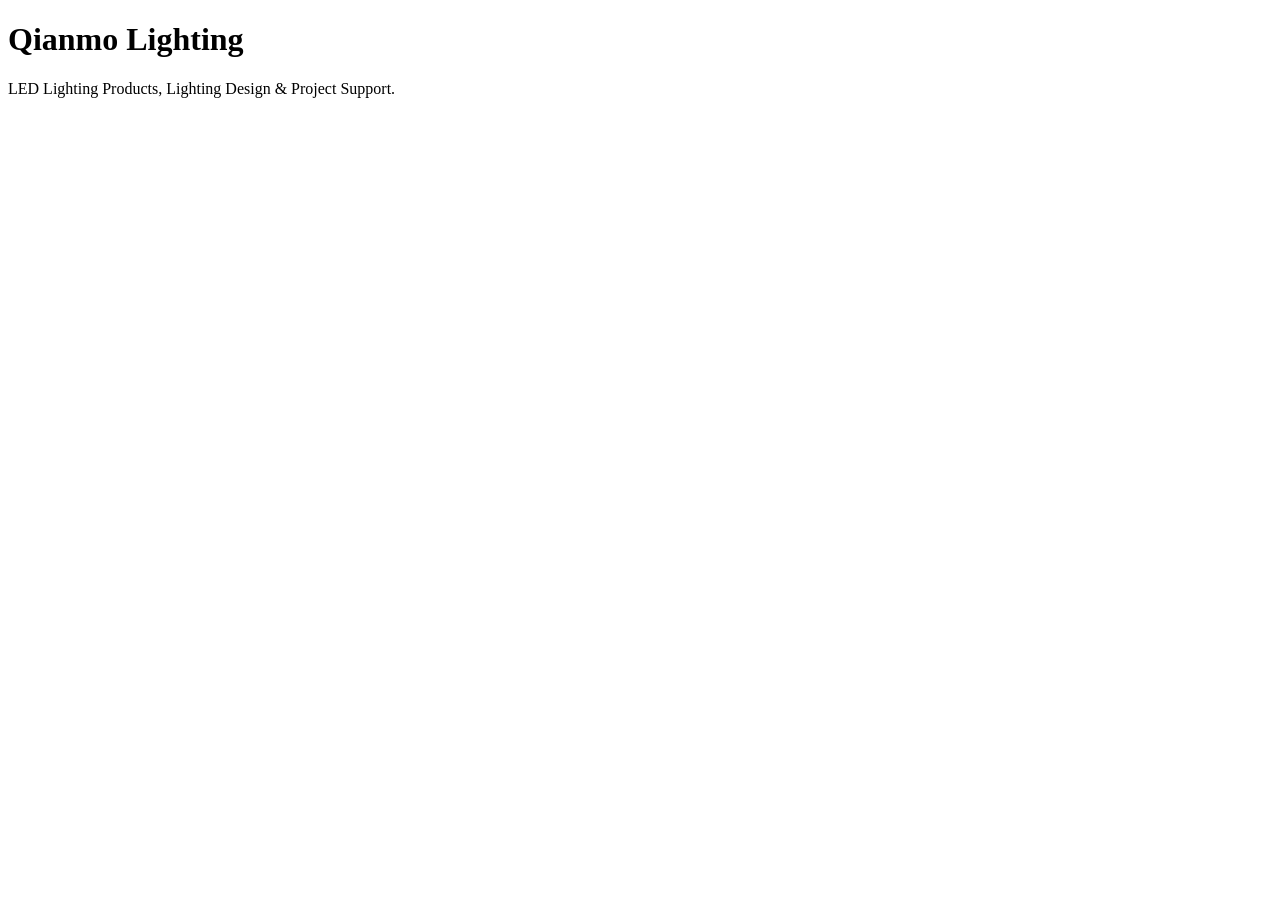
==== public/index.html @ 4f0ef3ee "Add initial HTML structure for index page" ====
<!doctype html>
<html lang="en">
<head>
  <meta charset="utf-8">
  <title>Qianmo Lighting</title>
  <meta name="viewport" content="width=device-width, initial-scale=1">
</head>
<body>
  <h1>Qianmo Lighting</h1>
  <p>LED Lighting Products, Lighting Design & Project Support.</p>
</body>
</html>
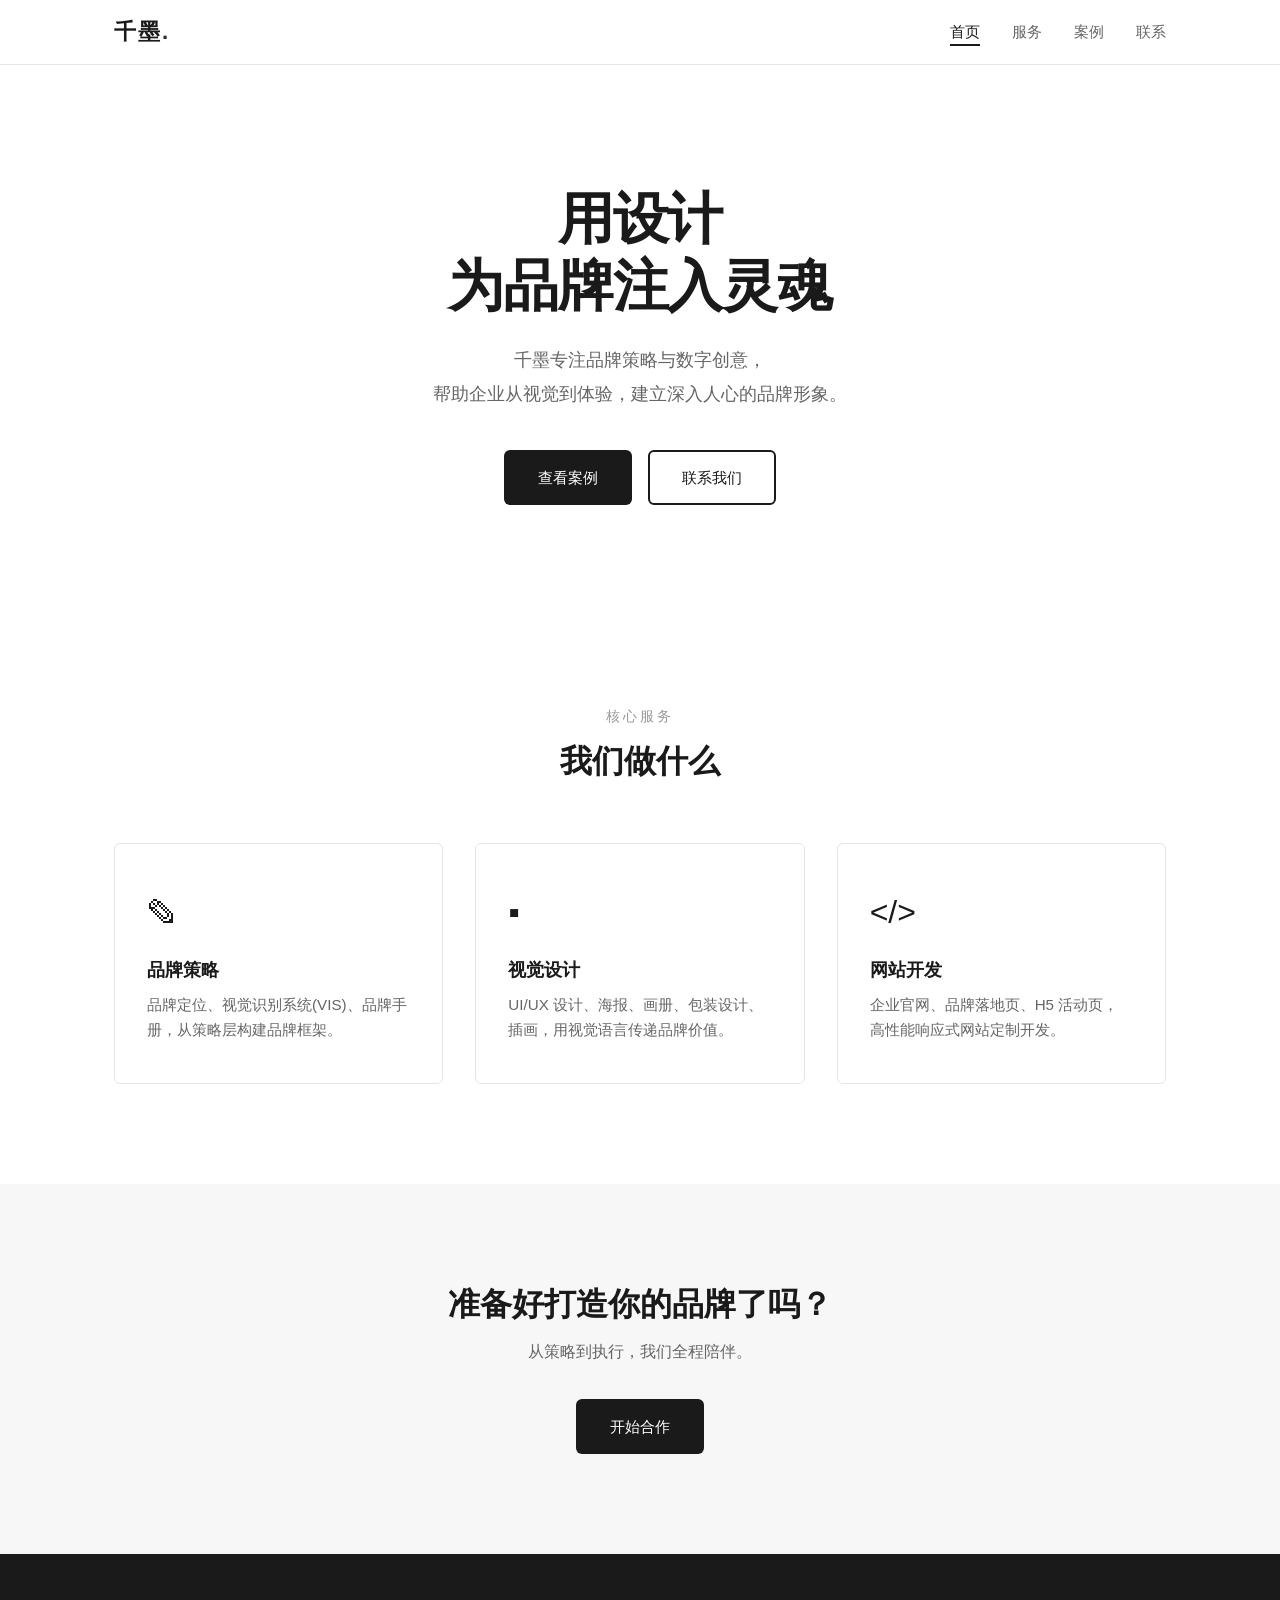
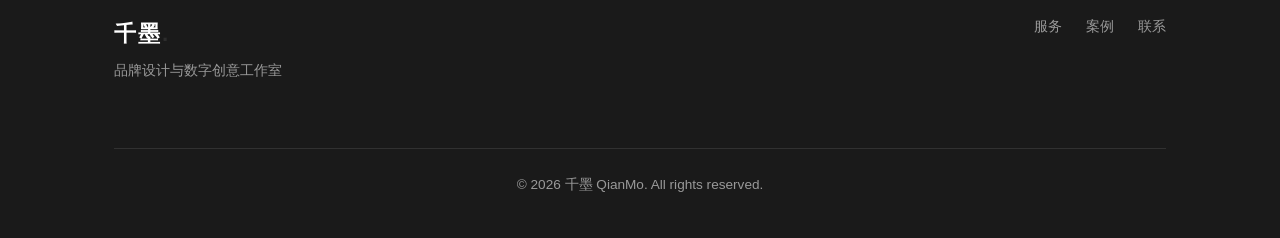
==== commit c1847498: "Initial commit: 千墨 QianMo 品牌官网 — 首页/服务/案例/联系 四页面纯静态站点" ====
--- a/public/index.html
+++ b/public/index.html
@@ -1,12 +1,96 @@
-<!doctype html>
-<html lang="en">
+<!DOCTYPE html>
+<html lang="zh-CN">
 <head>
-  <meta charset="utf-8">
-  <title>Qianmo Lighting</title>
-  <meta name="viewport" content="width=device-width, initial-scale=1">
+  <meta charset="UTF-8">
+  <meta name="viewport" content="width=device-width, initial-scale=1.0">
+  <meta name="description" content="千墨 — 专注品牌设计与数字创意，提供品牌策略、视觉设计、网站开发等一站式服务。">
+  <meta name="keywords" content="千墨,品牌设计,视觉设计,网站开发,数字创意,QianMo">
+  <title>千墨 QianMo — 品牌设计与数字创意</title>
+  <link rel="stylesheet" href="assets/css/qianmo.css">
 </head>
 <body>
-  <h1>Qianmo Lighting</h1>
-  <p>LED Lighting Products, Lighting Design & Project Support.</p>
+  <header class="header">
+    <div class="container header-inner">
+      <a href="index.html" class="logo">千墨<span class="logo-dot">.</span></a>
+      <nav class="nav" id="nav">
+        <button class="nav-toggle" id="navToggle" aria-label="菜单">
+          <span></span><span></span><span></span>
+        </button>
+        <ul class="nav-list" id="navList">
+          <li><a href="index.html" class="nav-link active">首页</a></li>
+          <li><a href="services/" class="nav-link">服务</a></li>
+          <li><a href="projects/" class="nav-link">案例</a></li>
+          <li><a href="contact/" class="nav-link">联系</a></li>
+        </ul>
+      </nav>
+    </div>
+  </header>
+
+  <main>
+    <!-- Hero -->
+    <section class="hero">
+      <div class="container">
+        <h1 class="hero-title">用设计<br>为品牌注入灵魂</h1>
+        <p class="hero-sub">千墨专注品牌策略与数字创意，<br>帮助企业从视觉到体验，建立深入人心的品牌形象。</p>
+        <div class="hero-cta">
+          <a href="projects/" class="btn btn-primary">查看案例</a>
+          <a href="contact/" class="btn btn-outline">联系我们</a>
+        </div>
+      </div>
+    </section>
+
+    <!-- Services -->
+    <section class="section">
+      <div class="container">
+        <div class="section-header">
+          <span class="section-tag">核心服务</span>
+          <h2 class="section-title">我们做什么</h2>
+        </div>
+        <div class="grid grid-3">
+          <div class="card">
+            <div class="card-icon">&#9998;</div>
+            <h3 class="card-title">品牌策略</h3>
+            <p class="card-desc">品牌定位、视觉识别系统(VIS)、品牌手册，从策略层构建品牌框架。</p>
+          </div>
+          <div class="card">
+            <div class="card-icon">&#9642;</div>
+            <h3 class="card-title">视觉设计</h3>
+            <p class="card-desc">UI/UX 设计、海报、画册、包装设计、插画，用视觉语言传递品牌价值。</p>
+          </div>
+          <div class="card">
+            <div class="card-icon">&lt;/&gt;</div>
+            <h3 class="card-title">网站开发</h3>
+            <p class="card-desc">企业官网、品牌落地页、H5 活动页，高性能响应式网站定制开发。</p>
+          </div>
+        </div>
+      </div>
+    </section>
+
+    <!-- CTA -->
+    <section class="section cta-section">
+      <div class="container">
+        <h2 class="cta-title">准备好打造你的品牌了吗？</h2>
+        <p class="cta-sub">从策略到执行，我们全程陪伴。</p>
+        <a href="contact/" class="btn btn-primary">开始合作</a>
+      </div>
+    </section>
+  </main>
+
+  <footer class="footer">
+    <div class="container footer-inner">
+      <div class="footer-brand">
+        <span class="logo">千墨<span class="logo-dot">.</span></span>
+        <p>品牌设计与数字创意工作室</p>
+      </div>
+      <div class="footer-links">
+        <a href="services/">服务</a>
+        <a href="projects/">案例</a>
+        <a href="contact/">联系</a>
+      </div>
+      <p class="footer-copy">&copy; 2026 千墨 QianMo. All rights reserved.</p>
+    </div>
+  </footer>
+
+  <script src="assets/js/qianmo.js"></script>
 </body>
 </html>
--- a/public/assets/css/qianmo.css
+++ b/public/assets/css/qianmo.css
@@ -0,0 +1,537 @@
+/* ========================================
+   千墨 QianMo — 品牌设计与数字创意
+   主样式表
+   ======================================== */
+
+/* ---- Reset & Base ---- */
+*, *::before, *::after { box-sizing: border-box; margin: 0; padding: 0; }
+
+:root {
+  --color-bg: #ffffff;
+  --color-bg-alt: #f7f7f7;
+  --color-bg-dark: #1a1a1a;
+  --color-text: #1a1a1a;
+  --color-text-secondary: #666666;
+  --color-text-light: #999999;
+  --color-accent: #2d2d2d;
+  --color-border: #e5e5e5;
+  --color-white: #ffffff;
+  --font-sans: "PingFang SC", "Microsoft YaHei", "Helvetica Neue", Arial, sans-serif;
+  --font-mono: "SF Mono", "Consolas", "Liberation Mono", monospace;
+  --container-max: 1100px;
+  --radius: 6px;
+}
+
+html { font-size: 16px; scroll-behavior: smooth; }
+
+body {
+  font-family: var(--font-sans);
+  color: var(--color-text);
+  background: var(--color-bg);
+  line-height: 1.8;
+  -webkit-font-smoothing: antialiased;
+}
+
+img { max-width: 100%; display: block; }
+a { color: inherit; text-decoration: none; }
+
+.container {
+  max-width: var(--container-max);
+  margin: 0 auto;
+  padding: 0 24px;
+}
+
+/* ---- Typography ---- */
+h1, h2, h3, h4 { font-weight: 600; line-height: 1.3; }
+
+/* ---- Header ---- */
+.header {
+  position: sticky;
+  top: 0;
+  z-index: 100;
+  background: rgba(255, 255, 255, 0.92);
+  backdrop-filter: blur(12px);
+  border-bottom: 1px solid var(--color-border);
+}
+
+.header-inner {
+  display: flex;
+  align-items: center;
+  justify-content: space-between;
+  height: 64px;
+}
+
+.logo {
+  font-size: 1.4rem;
+  font-weight: 700;
+  letter-spacing: 2px;
+}
+
+.logo-dot { color: var(--color-accent); }
+
+/* Nav */
+.nav-list {
+  display: flex;
+  gap: 32px;
+  list-style: none;
+}
+
+.nav-link {
+  font-size: 0.95rem;
+  color: var(--color-text-secondary);
+  transition: color 0.2s;
+  padding-bottom: 4px;
+}
+
+.nav-link:hover,
+.nav-link.active {
+  color: var(--color-text);
+  border-bottom: 2px solid var(--color-text);
+}
+
+.nav-toggle {
+  display: none;
+  flex-direction: column;
+  gap: 5px;
+  background: none;
+  border: none;
+  cursor: pointer;
+}
+
+.nav-toggle span {
+  display: block;
+  width: 24px;
+  height: 2px;
+  background: var(--color-text);
+  transition: transform 0.3s, opacity 0.3s;
+}
+
+/* ---- Hero ---- */
+.hero {
+  padding: 120px 0 100px;
+  text-align: center;
+}
+
+.hero-title {
+  font-size: 3.5rem;
+  font-weight: 700;
+  line-height: 1.2;
+  letter-spacing: -0.02em;
+  margin-bottom: 24px;
+}
+
+.hero-sub {
+  font-size: 1.15rem;
+  color: var(--color-text-secondary);
+  max-width: 480px;
+  margin: 0 auto 40px;
+  line-height: 1.8;
+}
+
+.hero-cta {
+  display: flex;
+  gap: 16px;
+  justify-content: center;
+  flex-wrap: wrap;
+}
+
+/* ---- Page Hero (sub-pages) ---- */
+.page-hero {
+  padding: 80px 0 60px;
+  text-align: center;
+}
+
+.page-title {
+  font-size: 2.5rem;
+  font-weight: 700;
+  margin-bottom: 12px;
+}
+
+.page-sub {
+  font-size: 1.1rem;
+  color: var(--color-text-secondary);
+}
+
+/* ---- Buttons ---- */
+.btn {
+  display: inline-block;
+  padding: 12px 32px;
+  font-size: 0.95rem;
+  font-weight: 500;
+  border-radius: var(--radius);
+  transition: all 0.2s;
+  border: 2px solid transparent;
+  cursor: pointer;
+}
+
+.btn-primary {
+  background: var(--color-text);
+  color: var(--color-white);
+}
+
+.btn-primary:hover { background: var(--color-accent); }
+
+.btn-outline {
+  border-color: var(--color-text);
+  color: var(--color-text);
+}
+
+.btn-outline:hover {
+  background: var(--color-text);
+  color: var(--color-white);
+}
+
+/* ---- Sections ---- */
+.section {
+  padding: 100px 0;
+}
+
+.section-header {
+  text-align: center;
+  margin-bottom: 60px;
+}
+
+.section-tag {
+  font-size: 0.85rem;
+  text-transform: uppercase;
+  letter-spacing: 3px;
+  color: var(--color-text-light);
+  margin-bottom: 12px;
+  display: block;
+}
+
+.section-title {
+  font-size: 2rem;
+  font-weight: 700;
+}
+
+/* ---- Grid ---- */
+.grid {
+  display: grid;
+  gap: 32px;
+}
+
+.grid-2 { grid-template-columns: repeat(2, 1fr); }
+.grid-3 { grid-template-columns: repeat(3, 1fr); }
+
+/* ---- Card ---- */
+.card {
+  padding: 40px 32px;
+  border: 1px solid var(--color-border);
+  border-radius: var(--radius);
+  transition: border-color 0.2s, box-shadow 0.2s;
+}
+
+.card:hover {
+  border-color: var(--color-text);
+  box-shadow: 0 4px 20px rgba(0, 0, 0, 0.06);
+}
+
+.card-icon {
+  font-size: 2rem;
+  margin-bottom: 16px;
+  color: var(--color-text);
+}
+
+.card-title {
+  font-size: 1.15rem;
+  margin-bottom: 10px;
+}
+
+.card-desc {
+  font-size: 0.95rem;
+  color: var(--color-text-secondary);
+  line-height: 1.7;
+}
+
+/* ---- CTA Section ---- */
+.cta-section {
+  background: var(--color-bg-alt);
+  text-align: center;
+}
+
+.cta-title {
+  font-size: 2rem;
+  font-weight: 700;
+  margin-bottom: 12px;
+}
+
+.cta-sub {
+  color: var(--color-text-secondary);
+  margin-bottom: 32px;
+}
+
+/* ---- Footer ---- */
+.footer {
+  background: var(--color-bg-dark);
+  color: var(--color-white);
+  padding: 60px 0 40px;
+}
+
+.footer-inner {
+  display: flex;
+  flex-wrap: wrap;
+  justify-content: space-between;
+  align-items: flex-start;
+  gap: 32px;
+}
+
+.footer-brand .logo { color: var(--color-white); }
+.footer-brand p { color: var(--color-text-light); font-size: 0.9rem; margin-top: 4px; }
+
+.footer-links {
+  display: flex;
+  gap: 24px;
+}
+
+.footer-links a {
+  color: var(--color-text-light);
+  font-size: 0.9rem;
+  transition: color 0.2s;
+}
+
+.footer-links a:hover { color: var(--color-white); }
+
+.footer-copy {
+  width: 100%;
+  text-align: center;
+  color: var(--color-text-light);
+  font-size: 0.85rem;
+  margin-top: 32px;
+  padding-top: 24px;
+  border-top: 1px solid rgba(255, 255, 255, 0.1);
+}
+
+/* ---- Service List ---- */
+.service-item {
+  display: flex;
+  gap: 48px;
+  padding: 48px 0;
+  border-bottom: 1px solid var(--color-border);
+}
+
+.service-item:first-child { padding-top: 0; }
+
+.service-num {
+  font-family: var(--font-mono);
+  font-size: 1.2rem;
+  color: var(--color-text-light);
+  flex-shrink: 0;
+  width: 40px;
+}
+
+.service-body h2 {
+  font-size: 1.5rem;
+  margin-bottom: 8px;
+}
+
+.service-body p {
+  color: var(--color-text-secondary);
+  margin-bottom: 16px;
+  max-width: 560px;
+}
+
+.service-body ul {
+  list-style: none;
+  display: flex;
+  flex-wrap: wrap;
+  gap: 8px;
+}
+
+.service-body li {
+  font-size: 0.85rem;
+  color: var(--color-text-secondary);
+  background: var(--color-bg-alt);
+  padding: 4px 14px;
+  border-radius: 20px;
+}
+
+/* ---- Project Cards ---- */
+.project-card {
+  border: 1px solid var(--color-border);
+  border-radius: var(--radius);
+  overflow: hidden;
+  transition: border-color 0.2s, box-shadow 0.2s;
+}
+
+.project-card:hover {
+  border-color: var(--color-text);
+  box-shadow: 0 4px 20px rgba(0, 0, 0, 0.06);
+}
+
+.project-img {
+  width: 100%;
+  height: 240px;
+  background: var(--color-bg-alt);
+  display: flex;
+  align-items: center;
+  justify-content: center;
+  color: var(--color-text-light);
+  font-size: 0.9rem;
+}
+
+.project-info {
+  padding: 24px;
+}
+
+.project-info h3 {
+  font-size: 1.1rem;
+  margin-bottom: 6px;
+}
+
+.project-tag {
+  font-size: 0.85rem;
+  color: var(--color-text-light);
+}
+
+/* ---- Contact Layout ---- */
+.contact-layout {
+  display: grid;
+  grid-template-columns: 1fr 1fr;
+  gap: 64px;
+}
+
+.contact-info h2 {
+  font-size: 1.5rem;
+  margin-bottom: 12px;
+}
+
+.contact-info > p {
+  color: var(--color-text-secondary);
+  margin-bottom: 36px;
+}
+
+.contact-item {
+  margin-bottom: 24px;
+}
+
+.contact-item h3 {
+  font-size: 0.9rem;
+  color: var(--color-text-light);
+  text-transform: uppercase;
+  letter-spacing: 1px;
+  margin-bottom: 4px;
+}
+
+.contact-item p,
+.contact-item a {
+  font-size: 1rem;
+  color: var(--color-text);
+}
+
+.social-links {
+  display: flex;
+  gap: 16px;
+}
+
+.social-links a {
+  font-size: 0.9rem;
+  color: var(--color-text-secondary);
+  transition: color 0.2s;
+}
+
+.social-links a:hover { color: var(--color-text); }
+
+/* ---- Form ---- */
+.contact-form h3 {
+  font-size: 1.2rem;
+  margin-bottom: 24px;
+}
+
+.form-group {
+  margin-bottom: 20px;
+}
+
+.form-group label {
+  display: block;
+  font-size: 0.9rem;
+  color: var(--color-text-secondary);
+  margin-bottom: 6px;
+}
+
+.form-group input,
+.form-group select,
+.form-group textarea {
+  width: 100%;
+  padding: 10px 14px;
+  font-size: 0.95rem;
+  font-family: var(--font-sans);
+  border: 1px solid var(--color-border);
+  border-radius: var(--radius);
+  background: var(--color-white);
+  color: var(--color-text);
+  transition: border-color 0.2s;
+}
+
+.form-group input:focus,
+.form-group select:focus,
+.form-group textarea:focus {
+  outline: none;
+  border-color: var(--color-text);
+}
+
+.form-group textarea { resize: vertical; }
+
+/* ---- Toast ---- */
+.toast {
+  position: fixed;
+  bottom: 32px;
+  right: 32px;
+  background: var(--color-text);
+  color: var(--color-white);
+  padding: 14px 28px;
+  border-radius: var(--radius);
+  font-size: 0.9rem;
+  z-index: 200;
+  opacity: 0;
+  transform: translateY(10px);
+  transition: opacity 0.3s, transform 0.3s;
+  pointer-events: none;
+}
+
+.toast.show {
+  opacity: 1;
+  transform: translateY(0);
+}
+
+/* ---- Responsive ---- */
+@media (max-width: 768px) {
+  .hero { padding: 80px 0 60px; }
+  .hero-title { font-size: 2.2rem; }
+  .hero-sub { font-size: 1rem; }
+
+  .page-hero { padding: 60px 0 40px; }
+  .page-title { font-size: 1.8rem; }
+
+  .grid-2, .grid-3 { grid-template-columns: 1fr; }
+
+  .section { padding: 64px 0; }
+
+  .nav-toggle { display: flex; }
+
+  .nav-list {
+    position: absolute;
+    top: 64px;
+    left: 0;
+    right: 0;
+    flex-direction: column;
+    background: var(--color-white);
+    border-bottom: 1px solid var(--color-border);
+    padding: 16px 24px;
+    gap: 12px;
+    display: none;
+  }
+
+  .nav-list.open { display: flex; }
+
+  .service-item {
+    flex-direction: column;
+    gap: 16px;
+    padding: 32px 0;
+  }
+
+  .contact-layout {
+    grid-template-columns: 1fr;
+    gap: 48px;
+  }
+}
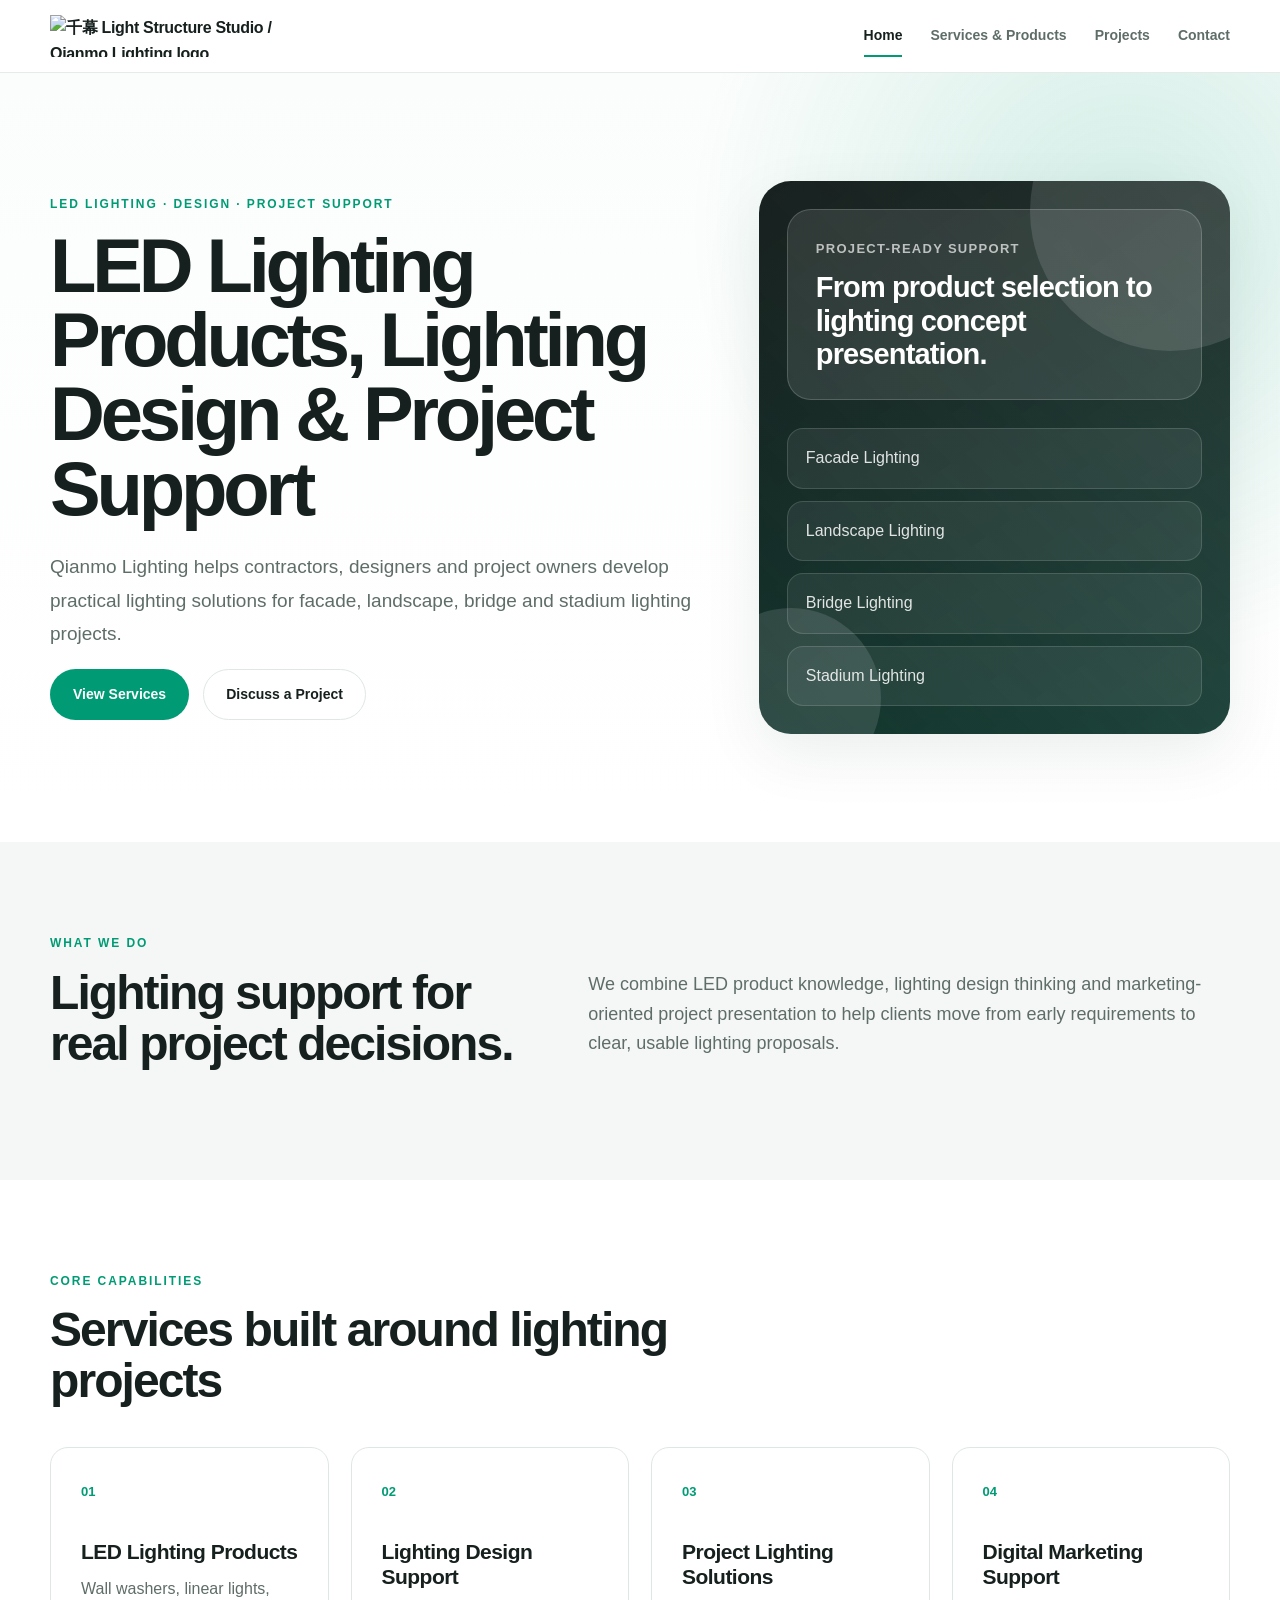
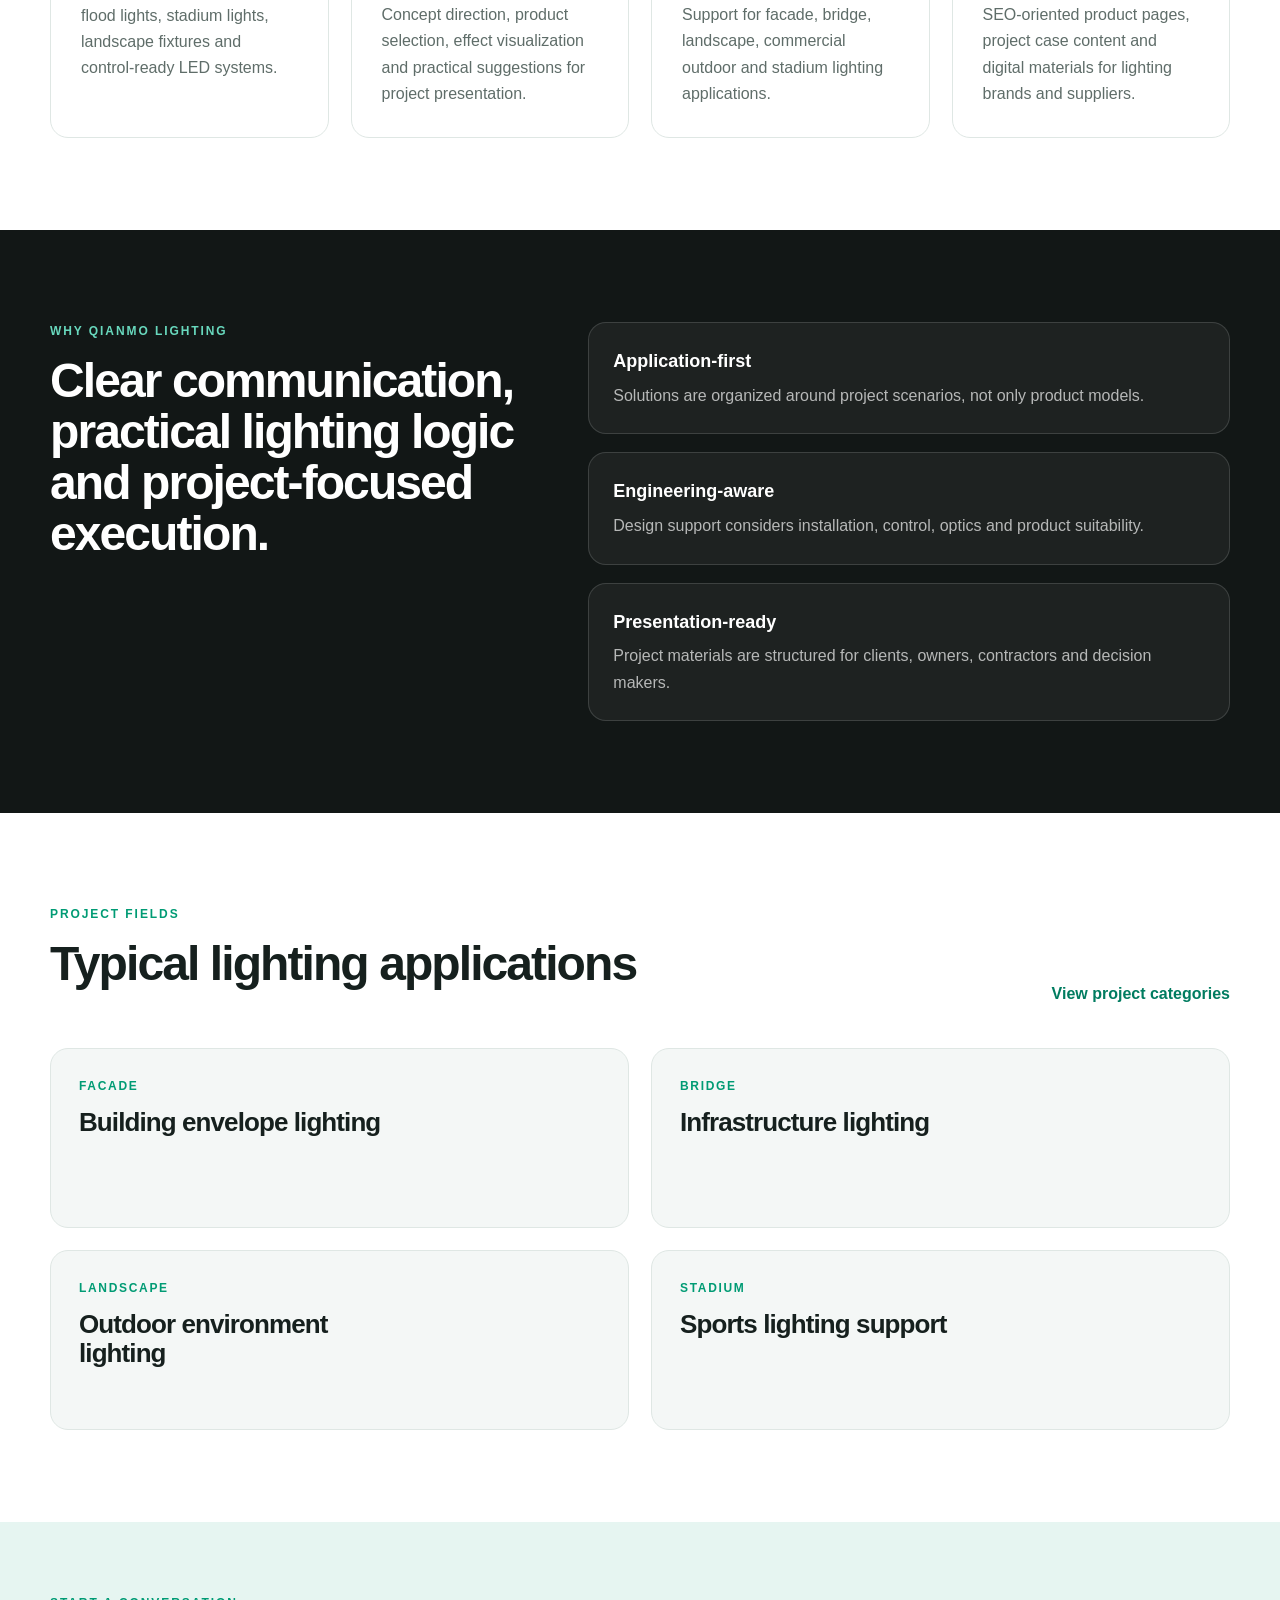
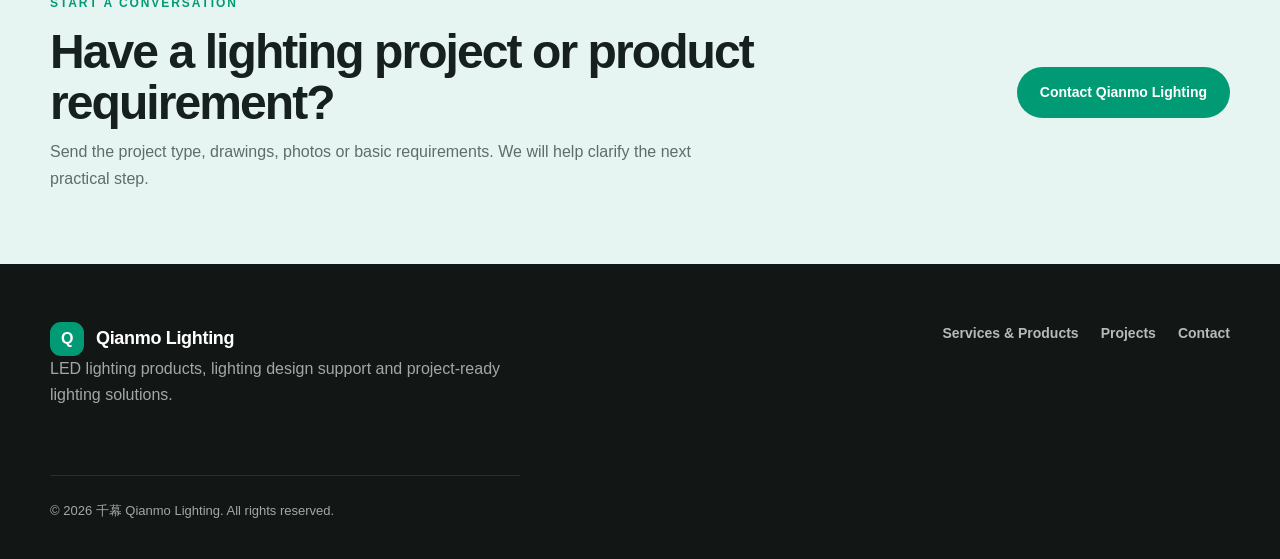
==== commit a70db533: "更新了LOGO 更新了LOGO" ====
--- a/public/index.html
+++ b/public/index.html
@@ -1,93 +1,172 @@
-<!DOCTYPE html>
-<html lang="zh-CN">
+<!doctype html>
+<html lang="en">
 <head>
-  <meta charset="UTF-8">
-  <meta name="viewport" content="width=device-width, initial-scale=1.0">
-  <meta name="description" content="千墨 — 专注品牌设计与数字创意，提供品牌策略、视觉设计、网站开发等一站式服务。">
-  <meta name="keywords" content="千墨,品牌设计,视觉设计,网站开发,数字创意,QianMo">
-  <title>千墨 QianMo — 品牌设计与数字创意</title>
+  <meta charset="utf-8">
+  <meta name="viewport" content="width=device-width, initial-scale=1">
+  <meta name="description" content="Qianmo Lighting provides LED lighting products, lighting design support and project-ready lighting solutions for facade, landscape, bridge and stadium projects.">
+  <meta name="keywords" content="Qianmo Lighting, LED lighting, lighting design, facade lighting, landscape lighting, bridge lighting, stadium lighting, project lighting support">
+  <meta name="robots" content="index, follow">
+  <link rel="canonical" href="https://qianmolighting.com/">
+  <title>Qianmo Lighting | LED Lighting Products & Lighting Design Support</title>
   <link rel="stylesheet" href="assets/css/qianmo.css">
+  <script type="application/ld+json">
+  {
+    "@context": "https://schema.org",
+    "@type": "Organization",
+    "name": "Qianmo Lighting",
+    "alternateName": "千幕 Light Structure Studio",
+    "url": "https://qianmolighting.com/",
+    "description": "LED lighting products, lighting design support and project-ready lighting solutions for outdoor architectural projects.",
+    "areaServed": "Worldwide",
+    "serviceType": ["LED Lighting Products", "Lighting Design Support", "Project Lighting Solutions", "Digital Marketing Support"]
+  }
+  </script>
 </head>
 <body>
-  <header class="header">
+  <header class="site-header">
     <div class="container header-inner">
-      <a href="index.html" class="logo">千墨<span class="logo-dot">.</span></a>
-      <nav class="nav" id="nav">
-        <button class="nav-toggle" id="navToggle" aria-label="菜单">
-          <span></span><span></span><span></span>
-        </button>
-        <ul class="nav-list" id="navList">
-          <li><a href="index.html" class="nav-link active">首页</a></li>
-          <li><a href="services/" class="nav-link">服务</a></li>
-          <li><a href="projects/" class="nav-link">案例</a></li>
-          <li><a href="contact/" class="nav-link">联系</a></li>
-        </ul>
+      <a class="brand" href="/" aria-label="千幕 Qianmo Lighting home">
+        <img class="brand-logo" src="/assets/images/qianmo-logo.png" alt="千幕 Light Structure Studio / Qianmo Lighting logo">
+      </a>
+      <button class="nav-toggle" type="button" aria-label="Open navigation" aria-expanded="false" data-nav-toggle>
+        <span></span><span></span><span></span>
+      </button>
+      <nav class="site-nav" data-nav>
+        <a class="active" href="/">Home</a>
+        <a href="/services/">Services & Products</a>
+        <a href="/projects/">Projects</a>
+        <a href="/contact/">Contact</a>
       </nav>
     </div>
   </header>
 
   <main>
-    <!-- Hero -->
-    <section class="hero">
-      <div class="container">
-        <h1 class="hero-title">用设计<br>为品牌注入灵魂</h1>
-        <p class="hero-sub">千墨专注品牌策略与数字创意，<br>帮助企业从视觉到体验，建立深入人心的品牌形象。</p>
-        <div class="hero-cta">
-          <a href="projects/" class="btn btn-primary">查看案例</a>
-          <a href="contact/" class="btn btn-outline">联系我们</a>
+    <section class="hero hero-home">
+      <div class="container hero-grid">
+        <div class="hero-copy">
+          <p class="eyebrow">LED Lighting · Design · Project Support</p>
+          <h1>LED Lighting Products, Lighting Design & Project Support</h1>
+          <p class="lead">Qianmo Lighting helps contractors, designers and project owners develop practical lighting solutions for facade, landscape, bridge and stadium lighting projects.</p>
+          <div class="hero-actions">
+            <a class="btn btn-primary" href="/services/">View Services</a>
+            <a class="btn btn-secondary" href="/contact/">Discuss a Project</a>
+          </div>
         </div>
-      </div>
-    </section>
-
-    <!-- Services -->
-    <section class="section">
-      <div class="container">
-        <div class="section-header">
-          <span class="section-tag">核心服务</span>
-          <h2 class="section-title">我们做什么</h2>
-        </div>
-        <div class="grid grid-3">
-          <div class="card">
-            <div class="card-icon">&#9998;</div>
-            <h3 class="card-title">品牌策略</h3>
-            <p class="card-desc">品牌定位、视觉识别系统(VIS)、品牌手册，从策略层构建品牌框架。</p>
+        <div class="hero-panel" aria-label="Qianmo Lighting service overview">
+          <div class="panel-card panel-main">
+            <span>Project-ready support</span>
+            <strong>From product selection to lighting concept presentation.</strong>
           </div>
-          <div class="card">
-            <div class="card-icon">&#9642;</div>
-            <h3 class="card-title">视觉设计</h3>
-            <p class="card-desc">UI/UX 设计、海报、画册、包装设计、插画，用视觉语言传递品牌价值。</p>
-          </div>
-          <div class="card">
-            <div class="card-icon">&lt;/&gt;</div>
-            <h3 class="card-title">网站开发</h3>
-            <p class="card-desc">企业官网、品牌落地页、H5 活动页，高性能响应式网站定制开发。</p>
+          <div class="panel-stack">
+            <div>Facade Lighting</div>
+            <div>Landscape Lighting</div>
+            <div>Bridge Lighting</div>
+            <div>Stadium Lighting</div>
           </div>
         </div>
       </div>
     </section>
 
-    <!-- CTA -->
-    <section class="section cta-section">
+    <section class="section section-muted">
+      <div class="container intro-grid">
+        <div>
+          <p class="eyebrow">What We Do</p>
+          <h2>Lighting support for real project decisions.</h2>
+        </div>
+        <p>We combine LED product knowledge, lighting design thinking and marketing-oriented project presentation to help clients move from early requirements to clear, usable lighting proposals.</p>
+      </div>
+    </section>
+
+    <section class="section">
       <div class="container">
-        <h2 class="cta-title">准备好打造你的品牌了吗？</h2>
-        <p class="cta-sub">从策略到执行，我们全程陪伴。</p>
-        <a href="contact/" class="btn btn-primary">开始合作</a>
+        <div class="section-head">
+          <p class="eyebrow">Core Capabilities</p>
+          <h2>Services built around lighting projects</h2>
+        </div>
+        <div class="card-grid four">
+          <article class="card">
+            <span class="card-kicker">01</span>
+            <h3>LED Lighting Products</h3>
+            <p>Wall washers, linear lights, flood lights, stadium lights, landscape fixtures and control-ready LED systems.</p>
+          </article>
+          <article class="card">
+            <span class="card-kicker">02</span>
+            <h3>Lighting Design Support</h3>
+            <p>Concept direction, product selection, effect visualization and practical suggestions for project presentation.</p>
+          </article>
+          <article class="card">
+            <span class="card-kicker">03</span>
+            <h3>Project Lighting Solutions</h3>
+            <p>Support for facade, bridge, landscape, commercial outdoor and stadium lighting applications.</p>
+          </article>
+          <article class="card">
+            <span class="card-kicker">04</span>
+            <h3>Digital Marketing Support</h3>
+            <p>SEO-oriented product pages, project case content and digital materials for lighting brands and suppliers.</p>
+          </article>
+        </div>
+      </div>
+    </section>
+
+    <section class="section section-dark">
+      <div class="container split">
+        <div>
+          <p class="eyebrow light">Why Qianmo Lighting</p>
+          <h2>Clear communication, practical lighting logic and project-focused execution.</h2>
+        </div>
+        <div class="proof-list">
+          <div><strong>Application-first</strong><span>Solutions are organized around project scenarios, not only product models.</span></div>
+          <div><strong>Engineering-aware</strong><span>Design support considers installation, control, optics and product suitability.</span></div>
+          <div><strong>Presentation-ready</strong><span>Project materials are structured for clients, owners, contractors and decision makers.</span></div>
+        </div>
+      </div>
+    </section>
+
+    <section class="section">
+      <div class="container">
+        <div class="section-head row-head">
+          <div>
+            <p class="eyebrow">Project Fields</p>
+            <h2>Typical lighting applications</h2>
+          </div>
+          <a class="text-link" href="/projects/">View project categories</a>
+        </div>
+        <div class="application-grid">
+          <article><span>Facade</span><strong>Building envelope lighting</strong></article>
+          <article><span>Bridge</span><strong>Infrastructure lighting</strong></article>
+          <article><span>Landscape</span><strong>Outdoor environment lighting</strong></article>
+          <article><span>Stadium</span><strong>Sports lighting support</strong></article>
+        </div>
+      </div>
+    </section>
+
+    <section class="cta">
+      <div class="container cta-inner">
+        <div>
+          <p class="eyebrow">Start a Conversation</p>
+          <h2>Have a lighting project or product requirement?</h2>
+          <p>Send the project type, drawings, photos or basic requirements. We will help clarify the next practical step.</p>
+        </div>
+        <a class="btn btn-primary" href="/contact/">Contact Qianmo Lighting</a>
       </div>
     </section>
   </main>
 
-  <footer class="footer">
+  <footer class="site-footer">
     <div class="container footer-inner">
-      <div class="footer-brand">
-        <span class="logo">千墨<span class="logo-dot">.</span></span>
-        <p>品牌设计与数字创意工作室</p>
+      <div>
+        <a class="brand footer-brand" href="/">
+          <span class="brand-mark">Q</span>
+          <span class="brand-text">Qianmo Lighting</span>
+        </a>
+        <p>LED lighting products, lighting design support and project-ready lighting solutions.</p>
       </div>
-      <div class="footer-links">
-        <a href="services/">服务</a>
-        <a href="projects/">案例</a>
-        <a href="contact/">联系</a>
-      </div>
-      <p class="footer-copy">&copy; 2026 千墨 QianMo. All rights reserved.</p>
+      <nav class="footer-nav" aria-label="Footer navigation">
+        <a href="/services/">Services & Products</a>
+        <a href="/projects/">Projects</a>
+        <a href="/contact/">Contact</a>
+      </nav>
+      <p class="copyright">© 2026 千幕 Qianmo Lighting. All rights reserved.</p>
     </div>
   </footer>
 
--- a/public/assets/css/qianmo.css
+++ b/public/assets/css/qianmo.css
@@ -1,537 +1,811 @@
-/* ========================================
-   千墨 QianMo — 品牌设计与数字创意
-   主样式表
-   ======================================== */
-
-/* ---- Reset & Base ---- */
-*, *::before, *::after { box-sizing: border-box; margin: 0; padding: 0; }
-
+/* Qianmo Lighting — static website styles */
 :root {
-  --color-bg: #ffffff;
-  --color-bg-alt: #f7f7f7;
-  --color-bg-dark: #1a1a1a;
-  --color-text: #1a1a1a;
-  --color-text-secondary: #666666;
-  --color-text-light: #999999;
-  --color-accent: #2d2d2d;
-  --color-border: #e5e5e5;
-  --color-white: #ffffff;
-  --font-sans: "PingFang SC", "Microsoft YaHei", "Helvetica Neue", Arial, sans-serif;
-  --font-mono: "SF Mono", "Consolas", "Liberation Mono", monospace;
-  --container-max: 1100px;
-  --radius: 6px;
-}
-
-html { font-size: 16px; scroll-behavior: smooth; }
+  --bg: #ffffff;
+  --bg-soft: #f4f7f6;
+  --bg-ink: #121716;
+  --text: #16201e;
+  --muted: #5f6d69;
+  --muted-2: #8a9693;
+  --line: #dfe7e4;
+  --accent: #009b74;
+  --accent-dark: #007c60;
+  --accent-soft: #e6f5f1;
+  --white: #ffffff;
+  --max: 1180px;
+  --radius: 18px;
+  --shadow: 0 20px 60px rgba(14, 45, 38, 0.08);
+  --font: Arial, "PingFang SC", "Microsoft YaHei", "Noto Sans SC", sans-serif;
+}
+
+* { box-sizing: border-box; }
+
+html {
+  font-size: 16px;
+  scroll-behavior: smooth;
+}
 
 body {
-  font-family: var(--font-sans);
-  color: var(--color-text);
-  background: var(--color-bg);
-  line-height: 1.8;
+  margin: 0;
+  font-family: var(--font);
+  color: var(--text);
+  background: var(--bg);
+  line-height: 1.65;
   -webkit-font-smoothing: antialiased;
-}
-
-img { max-width: 100%; display: block; }
+  text-rendering: optimizeLegibility;
+}
+
 a { color: inherit; text-decoration: none; }
 
+img { max-width: 100%; height: auto; display: block; }
+
 .container {
-  max-width: var(--container-max);
+  width: min(var(--max), calc(100% - 48px));
   margin: 0 auto;
-  padding: 0 24px;
-}
-
-/* ---- Typography ---- */
-h1, h2, h3, h4 { font-weight: 600; line-height: 1.3; }
-
-/* ---- Header ---- */
-.header {
+}
+
+.narrow { max-width: 840px; }
+
+.site-header {
   position: sticky;
   top: 0;
-  z-index: 100;
-  background: rgba(255, 255, 255, 0.92);
-  backdrop-filter: blur(12px);
-  border-bottom: 1px solid var(--color-border);
+  z-index: 50;
+  background: rgba(255, 255, 255, 0.88);
+  border-bottom: 1px solid rgba(223, 231, 228, 0.82);
+  backdrop-filter: blur(14px);
 }
 
 .header-inner {
+  height: 72px;
   display: flex;
   align-items: center;
   justify-content: space-between;
-  height: 64px;
-}
-
-.logo {
-  font-size: 1.4rem;
-  font-weight: 700;
-  letter-spacing: 2px;
-}
-
-.logo-dot { color: var(--color-accent); }
-
-/* Nav */
-.nav-list {
+  gap: 32px;
+}
+
+.brand {
+  display: inline-flex;
+  align-items: center;
+  gap: 12px;
+  font-weight: 760;
+  letter-spacing: -0.02em;
+}
+
+.brand-logo {
+  display: block;
+  width: auto;
+  height: 42px;
+  max-width: 230px;
+}
+
+.site-footer .brand-logo {
+  height: 40px;
+  filter: none;
+}
+
+.brand-mark {
+  width: 34px;
+  height: 34px;
+  display: inline-flex;
+  align-items: center;
+  justify-content: center;
+  border-radius: 11px;
+  background: var(--accent);
+  color: var(--white);
+  font-weight: 800;
+}
+
+.brand-text { font-size: 18px; }
+
+.site-nav {
   display: flex;
-  gap: 32px;
-  list-style: none;
-}
-
-.nav-link {
-  font-size: 0.95rem;
-  color: var(--color-text-secondary);
-  transition: color 0.2s;
-  padding-bottom: 4px;
-}
-
-.nav-link:hover,
-.nav-link.active {
-  color: var(--color-text);
-  border-bottom: 2px solid var(--color-text);
+  align-items: center;
+  gap: 28px;
+}
+
+.site-nav a {
+  position: relative;
+  color: var(--muted);
+  font-size: 14px;
+  font-weight: 650;
+}
+
+.site-nav a::after {
+  content: "";
+  position: absolute;
+  left: 0;
+  bottom: -9px;
+  width: 100%;
+  height: 2px;
+  transform: scaleX(0);
+  transform-origin: right;
+  background: var(--accent);
+  transition: transform .26s ease;
+}
+
+.site-nav a:hover,
+.site-nav a.active { color: var(--text); }
+
+.site-nav a:hover::after,
+.site-nav a.active::after {
+  transform: scaleX(1);
+  transform-origin: left;
 }
 
 .nav-toggle {
   display: none;
-  flex-direction: column;
-  gap: 5px;
-  background: none;
-  border: none;
+  width: 42px;
+  height: 42px;
+  border: 1px solid var(--line);
+  border-radius: 12px;
+  background: var(--white);
+  padding: 9px;
   cursor: pointer;
 }
 
 .nav-toggle span {
   display: block;
-  width: 24px;
   height: 2px;
-  background: var(--color-text);
-  transition: transform 0.3s, opacity 0.3s;
-}
-
-/* ---- Hero ---- */
+  margin: 5px 0;
+  background: var(--text);
+  border-radius: 2px;
+}
+
 .hero {
-  padding: 120px 0 100px;
-  text-align: center;
-}
-
-.hero-title {
-  font-size: 3.5rem;
-  font-weight: 700;
-  line-height: 1.2;
-  letter-spacing: -0.02em;
+  padding: 108px 0;
+  background:
+    radial-gradient(circle at 88% 20%, rgba(0, 155, 116, .16), transparent 34%),
+    linear-gradient(180deg, #fbfdfc 0%, #ffffff 100%);
+}
+
+.hero-grid {
+  display: grid;
+  grid-template-columns: minmax(0, 1.04fr) minmax(360px, .76fr);
+  align-items: center;
+  gap: 64px;
+}
+
+.eyebrow {
+  margin: 0 0 14px;
+  color: var(--accent);
+  text-transform: uppercase;
+  letter-spacing: .16em;
+  font-size: 12px;
+  font-weight: 800;
+}
+
+.eyebrow.light { color: #68d8bd; }
+
+h1, h2, h3, p { margin-top: 0; }
+
+h1 {
+  max-width: 820px;
   margin-bottom: 24px;
-}
-
-.hero-sub {
-  font-size: 1.15rem;
-  color: var(--color-text-secondary);
-  max-width: 480px;
-  margin: 0 auto 40px;
-  line-height: 1.8;
-}
-
-.hero-cta {
+  font-size: clamp(44px, 6vw, 76px);
+  line-height: .98;
+  letter-spacing: -0.055em;
+}
+
+h2 {
+  margin-bottom: 18px;
+  font-size: clamp(30px, 4vw, 48px);
+  line-height: 1.06;
+  letter-spacing: -0.04em;
+}
+
+h3 {
+  margin-bottom: 12px;
+  font-size: 21px;
+  line-height: 1.22;
+  letter-spacing: -0.025em;
+}
+
+.lead {
+  max-width: 690px;
+  color: var(--muted);
+  font-size: 19px;
+  line-height: 1.75;
+}
+
+.hero-actions,
+.cta-inner {
   display: flex;
-  gap: 16px;
+  align-items: center;
+  gap: 14px;
+  flex-wrap: wrap;
+}
+
+.btn {
+  display: inline-flex;
+  min-height: 48px;
+  align-items: center;
   justify-content: center;
-  flex-wrap: wrap;
-}
-
-/* ---- Page Hero (sub-pages) ---- */
+  padding: 13px 22px;
+  border-radius: 999px;
+  border: 1px solid transparent;
+  font-size: 14px;
+  font-weight: 760;
+  transition: transform .24s ease, background .24s ease, border-color .24s ease, color .24s ease;
+  cursor: pointer;
+}
+
+.btn:hover { transform: translateY(-2px); }
+
+.btn-primary {
+  background: var(--accent);
+  color: var(--white);
+}
+
+.btn-primary:hover { background: var(--accent-dark); }
+
+.btn-secondary {
+  background: var(--white);
+  border-color: var(--line);
+  color: var(--text);
+}
+
+.btn-secondary:hover { border-color: var(--accent); color: var(--accent-dark); }
+
+.hero-panel {
+  position: relative;
+  min-height: 420px;
+  border-radius: 32px;
+  padding: 28px;
+  background:
+    linear-gradient(145deg, rgba(18, 23, 22, .95), rgba(20, 51, 44, .88)),
+    linear-gradient(45deg, var(--accent), transparent);
+  box-shadow: var(--shadow);
+  overflow: hidden;
+}
+
+.hero-panel::before,
+.hero-panel::after {
+  content: "";
+  position: absolute;
+  border-radius: 999px;
+  background: rgba(255, 255, 255, .12);
+}
+
+.hero-panel::before {
+  width: 280px;
+  height: 280px;
+  right: -80px;
+  top: -110px;
+}
+
+.hero-panel::after {
+  width: 180px;
+  height: 180px;
+  left: -58px;
+  bottom: -54px;
+}
+
+.panel-card,
+.panel-stack {
+  position: relative;
+  z-index: 1;
+}
+
+.panel-main {
+  padding: 28px;
+  border: 1px solid rgba(255,255,255,.18);
+  border-radius: 24px;
+  background: rgba(255,255,255,.10);
+  color: var(--white);
+}
+
+.panel-main span {
+  display: block;
+  margin-bottom: 12px;
+  color: rgba(255,255,255,.68);
+  font-size: 13px;
+  text-transform: uppercase;
+  letter-spacing: .1em;
+  font-weight: 800;
+}
+
+.panel-main strong {
+  display: block;
+  max-width: 340px;
+  font-size: 29px;
+  line-height: 1.15;
+  letter-spacing: -.03em;
+}
+
+.panel-stack {
+  display: grid;
+  gap: 12px;
+  margin-top: 28px;
+}
+
+.panel-stack div {
+  padding: 16px 18px;
+  border: 1px solid rgba(255,255,255,.14);
+  border-radius: 16px;
+  color: rgba(255,255,255,.86);
+  background: rgba(255,255,255,.07);
+}
+
+.section { padding: 92px 0; }
+
+.section-muted { background: var(--bg-soft); }
+
+.section-dark {
+  background: var(--bg-ink);
+  color: var(--white);
+}
+
+.section-dark h2 { color: var(--white); }
+
+.section-dark p,
+.dark-copy { color: rgba(255,255,255,.70); }
+
+.intro-grid,
+.split,
+.process-grid,
+.contact-grid {
+  display: grid;
+  grid-template-columns: .85fr 1.15fr;
+  gap: 64px;
+  align-items: start;
+}
+
+.intro-grid p:last-child {
+  margin: 36px 0 0;
+  color: var(--muted);
+  font-size: 18px;
+}
+
+.section-head {
+  max-width: 760px;
+  margin-bottom: 40px;
+}
+
+.row-head {
+  max-width: none;
+  display: flex;
+  justify-content: space-between;
+  gap: 24px;
+  align-items: end;
+}
+
+.card-grid {
+  display: grid;
+  gap: 22px;
+}
+
+.card-grid.four { grid-template-columns: repeat(4, minmax(0, 1fr)); }
+
+.card {
+  min-height: 250px;
+  padding: 30px;
+  border: 1px solid var(--line);
+  border-radius: var(--radius);
+  background: var(--white);
+  transition: transform .24s ease, border-color .24s ease, box-shadow .24s ease;
+}
+
+.card:hover {
+  transform: translateY(-4px);
+  border-color: rgba(0, 155, 116, .42);
+  box-shadow: var(--shadow);
+}
+
+.card-kicker {
+  display: inline-block;
+  margin-bottom: 36px;
+  color: var(--accent);
+  font-size: 13px;
+  font-weight: 850;
+}
+
+.card p { color: var(--muted); margin-bottom: 0; }
+
+.proof-list {
+  display: grid;
+  gap: 18px;
+}
+
+.proof-list div {
+  padding: 24px;
+  border: 1px solid rgba(255,255,255,.14);
+  border-radius: var(--radius);
+  background: rgba(255,255,255,.05);
+}
+
+.proof-list strong {
+  display: block;
+  margin-bottom: 6px;
+  color: var(--white);
+  font-size: 18px;
+}
+
+.proof-list span { color: rgba(255,255,255,.68); }
+
+.text-link {
+  color: var(--accent-dark);
+  font-weight: 760;
+}
+
+.text-link:hover { text-decoration: underline; text-underline-offset: 5px; }
+
+.application-grid,
+.project-grid {
+  display: grid;
+  grid-template-columns: repeat(2, minmax(0, 1fr));
+  gap: 22px;
+}
+
+.application-grid article {
+  min-height: 180px;
+  padding: 28px;
+  border-radius: var(--radius);
+  background: var(--bg-soft);
+  border: 1px solid var(--line);
+}
+
+.application-grid span,
+.project-body span {
+  display: block;
+  margin-bottom: 12px;
+  color: var(--accent);
+  font-size: 12px;
+  text-transform: uppercase;
+  letter-spacing: .14em;
+  font-weight: 850;
+}
+
+.application-grid strong {
+  display: block;
+  max-width: 320px;
+  font-size: 26px;
+  line-height: 1.1;
+  letter-spacing: -.035em;
+}
+
+.cta {
+  padding: 72px 0;
+  background: var(--accent-soft);
+}
+
+.cta-inner {
+  justify-content: space-between;
+  align-items: center;
+}
+
+.cta-inner h2 {
+  max-width: 720px;
+  margin-bottom: 10px;
+}
+
+.cta-inner p:not(.eyebrow) {
+  max-width: 660px;
+  color: var(--muted);
+  margin-bottom: 0;
+}
+
 .page-hero {
-  padding: 80px 0 60px;
-  text-align: center;
-}
-
-.page-title {
-  font-size: 2.5rem;
-  font-weight: 700;
-  margin-bottom: 12px;
-}
-
-.page-sub {
-  font-size: 1.1rem;
-  color: var(--color-text-secondary);
-}
-
-/* ---- Buttons ---- */
-.btn {
-  display: inline-block;
-  padding: 12px 32px;
-  font-size: 0.95rem;
-  font-weight: 500;
-  border-radius: var(--radius);
-  transition: all 0.2s;
-  border: 2px solid transparent;
-  cursor: pointer;
-}
-
-.btn-primary {
-  background: var(--color-text);
-  color: var(--color-white);
-}
-
-.btn-primary:hover { background: var(--color-accent); }
-
-.btn-outline {
-  border-color: var(--color-text);
-  color: var(--color-text);
-}
-
-.btn-outline:hover {
-  background: var(--color-text);
-  color: var(--color-white);
-}
-
-/* ---- Sections ---- */
-.section {
-  padding: 100px 0;
-}
-
-.section-header {
-  text-align: center;
-  margin-bottom: 60px;
-}
-
-.section-tag {
-  font-size: 0.85rem;
-  text-transform: uppercase;
-  letter-spacing: 3px;
-  color: var(--color-text-light);
-  margin-bottom: 12px;
-  display: block;
-}
-
-.section-title {
-  font-size: 2rem;
-  font-weight: 700;
-}
-
-/* ---- Grid ---- */
-.grid {
-  display: grid;
-  gap: 32px;
-}
-
-.grid-2 { grid-template-columns: repeat(2, 1fr); }
-.grid-3 { grid-template-columns: repeat(3, 1fr); }
-
-/* ---- Card ---- */
-.card {
-  padding: 40px 32px;
-  border: 1px solid var(--color-border);
-  border-radius: var(--radius);
-  transition: border-color 0.2s, box-shadow 0.2s;
-}
-
-.card:hover {
-  border-color: var(--color-text);
-  box-shadow: 0 4px 20px rgba(0, 0, 0, 0.06);
-}
-
-.card-icon {
-  font-size: 2rem;
-  margin-bottom: 16px;
-  color: var(--color-text);
-}
-
-.card-title {
-  font-size: 1.15rem;
-  margin-bottom: 10px;
-}
-
-.card-desc {
-  font-size: 0.95rem;
-  color: var(--color-text-secondary);
-  line-height: 1.7;
-}
-
-/* ---- CTA Section ---- */
-.cta-section {
-  background: var(--color-bg-alt);
-  text-align: center;
-}
-
-.cta-title {
-  font-size: 2rem;
-  font-weight: 700;
-  margin-bottom: 12px;
-}
-
-.cta-sub {
-  color: var(--color-text-secondary);
-  margin-bottom: 32px;
-}
-
-/* ---- Footer ---- */
-.footer {
-  background: var(--color-bg-dark);
-  color: var(--color-white);
-  padding: 60px 0 40px;
-}
-
-.footer-inner {
+  padding: 96px 0 74px;
+  background: linear-gradient(180deg, #fbfdfc 0%, #ffffff 100%);
+  border-bottom: 1px solid var(--line);
+}
+
+.page-hero h1 {
+  margin-bottom: 22px;
+  font-size: clamp(42px, 5.2vw, 68px);
+}
+
+.service-list { display: grid; gap: 0; }
+
+.service-row {
+  display: grid;
+  grid-template-columns: 90px minmax(0, 1fr);
+  gap: 36px;
+  padding: 44px 0;
+  border-bottom: 1px solid var(--line);
+}
+
+.service-row:first-child { padding-top: 0; }
+
+.service-index {
+  color: var(--accent);
+  font-weight: 850;
+  letter-spacing: .08em;
+}
+
+.service-content p {
+  max-width: 780px;
+  color: var(--muted);
+}
+
+.tag-list {
   display: flex;
   flex-wrap: wrap;
-  justify-content: space-between;
-  align-items: flex-start;
+  gap: 10px;
+  margin-top: 22px;
+}
+
+.tag-list span {
+  padding: 8px 14px;
+  border: 1px solid var(--line);
+  border-radius: 999px;
+  background: var(--bg-soft);
+  color: var(--muted);
+  font-size: 13px;
+  font-weight: 650;
+}
+
+.steps {
+  display: grid;
+  gap: 16px;
+}
+
+.steps div {
+  padding: 22px;
+  border-radius: var(--radius);
+  background: var(--white);
+  border: 1px solid var(--line);
+}
+
+.steps span {
+  display: inline-block;
+  margin-bottom: 8px;
+  color: var(--accent);
+  font-weight: 850;
+}
+
+.steps strong { display: block; font-size: 18px; }
+
+.steps p { margin-bottom: 0; color: var(--muted); }
+
+.project-card {
+  overflow: hidden;
+  border: 1px solid var(--line);
+  border-radius: var(--radius);
+  background: var(--white);
+  transition: transform .24s ease, box-shadow .24s ease, border-color .24s ease;
+}
+
+.project-card:hover {
+  transform: translateY(-4px);
+  border-color: rgba(0, 155, 116, .40);
+  box-shadow: var(--shadow);
+}
+
+.project-visual {
+  min-height: 230px;
+  display: flex;
+  align-items: end;
+  padding: 26px;
+  color: rgba(255,255,255,.88);
+  font-size: 32px;
+  font-weight: 850;
+  letter-spacing: -.04em;
+}
+
+.project-visual.facade { background: linear-gradient(135deg, #20342f, #009b74); }
+.project-visual.bridge { background: linear-gradient(135deg, #1d2b38, #3c83a4); }
+.project-visual.landscape { background: linear-gradient(135deg, #21351e, #7aa45a); }
+.project-visual.stadium { background: linear-gradient(135deg, #171b20, #6c7b8a); }
+.project-visual.commercial { background: linear-gradient(135deg, #382b1d, #b47a3c); }
+.project-visual.digital { background: linear-gradient(135deg, #272038, #7856c8); }
+
+.project-body {
+  padding: 26px;
+}
+
+.project-body p { color: var(--muted); margin-bottom: 0; }
+
+.contact-panel,
+.inquiry-form {
+  padding: 34px;
+  border: 1px solid var(--line);
+  border-radius: var(--radius);
+  background: var(--white);
+  box-shadow: var(--shadow);
+}
+
+.contact-panel p { color: var(--muted); }
+
+.contact-list {
+  display: grid;
+  gap: 18px;
+  margin: 32px 0;
+}
+
+.contact-list div {
+  padding-top: 18px;
+  border-top: 1px solid var(--line);
+}
+
+.contact-list span,
+.inquiry-form label span {
+  display: block;
+  margin-bottom: 6px;
+  color: var(--muted-2);
+  font-size: 12px;
+  text-transform: uppercase;
+  letter-spacing: .12em;
+  font-weight: 850;
+}
+
+.contact-list a,
+.contact-list strong {
+  color: var(--text);
+  font-weight: 720;
+}
+
+.small-note,
+.form-note {
+  font-size: 13px;
+  color: var(--muted-2) !important;
+}
+
+.inquiry-form {
+  display: grid;
+  gap: 18px;
+}
+
+.form-grid {
+  display: grid;
+  grid-template-columns: repeat(2, minmax(0, 1fr));
+  gap: 16px;
+}
+
+.inquiry-form input,
+.inquiry-form select,
+.inquiry-form textarea {
+  width: 100%;
+  min-height: 48px;
+  padding: 13px 14px;
+  border: 1px solid var(--line);
+  border-radius: 12px;
+  font: inherit;
+  color: var(--text);
+  background: var(--bg-soft);
+  outline: none;
+  transition: border-color .2s ease, background .2s ease;
+}
+
+.inquiry-form textarea { resize: vertical; }
+
+.inquiry-form input:focus,
+.inquiry-form select:focus,
+.inquiry-form textarea:focus {
+  border-color: var(--accent);
+  background: var(--white);
+}
+
+.site-footer {
+  padding: 58px 0 38px;
+  background: var(--bg-ink);
+  color: var(--white);
+}
+
+.footer-inner {
+  display: grid;
+  grid-template-columns: 1.1fr .9fr;
   gap: 32px;
 }
 
-.footer-brand .logo { color: var(--color-white); }
-.footer-brand p { color: var(--color-text-light); font-size: 0.9rem; margin-top: 4px; }
-
-.footer-links {
+.footer-inner p {
+  max-width: 470px;
+  color: rgba(255,255,255,.62);
+}
+
+.footer-brand .brand-mark { background: var(--accent); }
+
+.footer-nav {
   display: flex;
-  gap: 24px;
-}
-
-.footer-links a {
-  color: var(--color-text-light);
-  font-size: 0.9rem;
-  transition: color 0.2s;
-}
-
-.footer-links a:hover { color: var(--color-white); }
-
-.footer-copy {
-  width: 100%;
-  text-align: center;
-  color: var(--color-text-light);
-  font-size: 0.85rem;
-  margin-top: 32px;
+  justify-content: flex-end;
+  gap: 22px;
+  flex-wrap: wrap;
+}
+
+.footer-nav a {
+  color: rgba(255,255,255,.70);
+  font-size: 14px;
+  font-weight: 650;
+}
+
+.footer-nav a:hover { color: var(--white); }
+
+.copyright {
+  grid-column: 1 / -1;
+  margin: 18px 0 0;
   padding-top: 24px;
-  border-top: 1px solid rgba(255, 255, 255, 0.1);
-}
-
-/* ---- Service List ---- */
-.service-item {
-  display: flex;
-  gap: 48px;
-  padding: 48px 0;
-  border-bottom: 1px solid var(--color-border);
-}
-
-.service-item:first-child { padding-top: 0; }
-
-.service-num {
-  font-family: var(--font-mono);
-  font-size: 1.2rem;
-  color: var(--color-text-light);
-  flex-shrink: 0;
-  width: 40px;
-}
-
-.service-body h2 {
-  font-size: 1.5rem;
-  margin-bottom: 8px;
-}
-
-.service-body p {
-  color: var(--color-text-secondary);
-  margin-bottom: 16px;
-  max-width: 560px;
-}
-
-.service-body ul {
-  list-style: none;
-  display: flex;
-  flex-wrap: wrap;
-  gap: 8px;
-}
-
-.service-body li {
-  font-size: 0.85rem;
-  color: var(--color-text-secondary);
-  background: var(--color-bg-alt);
-  padding: 4px 14px;
-  border-radius: 20px;
-}
-
-/* ---- Project Cards ---- */
-.project-card {
-  border: 1px solid var(--color-border);
-  border-radius: var(--radius);
-  overflow: hidden;
-  transition: border-color 0.2s, box-shadow 0.2s;
-}
-
-.project-card:hover {
-  border-color: var(--color-text);
-  box-shadow: 0 4px 20px rgba(0, 0, 0, 0.06);
-}
-
-.project-img {
-  width: 100%;
-  height: 240px;
-  background: var(--color-bg-alt);
-  display: flex;
-  align-items: center;
-  justify-content: center;
-  color: var(--color-text-light);
-  font-size: 0.9rem;
-}
-
-.project-info {
-  padding: 24px;
-}
-
-.project-info h3 {
-  font-size: 1.1rem;
-  margin-bottom: 6px;
-}
-
-.project-tag {
-  font-size: 0.85rem;
-  color: var(--color-text-light);
-}
-
-/* ---- Contact Layout ---- */
-.contact-layout {
-  display: grid;
-  grid-template-columns: 1fr 1fr;
-  gap: 64px;
-}
-
-.contact-info h2 {
-  font-size: 1.5rem;
-  margin-bottom: 12px;
-}
-
-.contact-info > p {
-  color: var(--color-text-secondary);
-  margin-bottom: 36px;
-}
-
-.contact-item {
-  margin-bottom: 24px;
-}
-
-.contact-item h3 {
-  font-size: 0.9rem;
-  color: var(--color-text-light);
-  text-transform: uppercase;
-  letter-spacing: 1px;
-  margin-bottom: 4px;
-}
-
-.contact-item p,
-.contact-item a {
-  font-size: 1rem;
-  color: var(--color-text);
-}
-
-.social-links {
-  display: flex;
-  gap: 16px;
-}
-
-.social-links a {
-  font-size: 0.9rem;
-  color: var(--color-text-secondary);
-  transition: color 0.2s;
-}
-
-.social-links a:hover { color: var(--color-text); }
-
-/* ---- Form ---- */
-.contact-form h3 {
-  font-size: 1.2rem;
-  margin-bottom: 24px;
-}
-
-.form-group {
-  margin-bottom: 20px;
-}
-
-.form-group label {
-  display: block;
-  font-size: 0.9rem;
-  color: var(--color-text-secondary);
-  margin-bottom: 6px;
-}
-
-.form-group input,
-.form-group select,
-.form-group textarea {
-  width: 100%;
-  padding: 10px 14px;
-  font-size: 0.95rem;
-  font-family: var(--font-sans);
-  border: 1px solid var(--color-border);
-  border-radius: var(--radius);
-  background: var(--color-white);
-  color: var(--color-text);
-  transition: border-color 0.2s;
-}
-
-.form-group input:focus,
-.form-group select:focus,
-.form-group textarea:focus {
-  outline: none;
-  border-color: var(--color-text);
-}
-
-.form-group textarea { resize: vertical; }
-
-/* ---- Toast ---- */
-.toast {
-  position: fixed;
-  bottom: 32px;
-  right: 32px;
-  background: var(--color-text);
-  color: var(--color-white);
-  padding: 14px 28px;
-  border-radius: var(--radius);
-  font-size: 0.9rem;
-  z-index: 200;
-  opacity: 0;
-  transform: translateY(10px);
-  transition: opacity 0.3s, transform 0.3s;
-  pointer-events: none;
-}
-
-.toast.show {
-  opacity: 1;
-  transform: translateY(0);
-}
-
-/* ---- Responsive ---- */
-@media (max-width: 768px) {
-  .hero { padding: 80px 0 60px; }
-  .hero-title { font-size: 2.2rem; }
-  .hero-sub { font-size: 1rem; }
-
-  .page-hero { padding: 60px 0 40px; }
-  .page-title { font-size: 1.8rem; }
-
-  .grid-2, .grid-3 { grid-template-columns: 1fr; }
-
-  .section { padding: 64px 0; }
-
-  .nav-toggle { display: flex; }
-
-  .nav-list {
+  border-top: 1px solid rgba(255,255,255,.10);
+  font-size: 13px;
+}
+
+@media (max-width: 960px) {
+  .container { width: min(100% - 32px, var(--max)); }
+
+  .nav-toggle { display: block; }
+
+  .site-nav {
     position: absolute;
-    top: 64px;
-    left: 0;
-    right: 0;
+    left: 16px;
+    right: 16px;
+    top: 78px;
+    display: none;
     flex-direction: column;
-    background: var(--color-white);
-    border-bottom: 1px solid var(--color-border);
-    padding: 16px 24px;
-    gap: 12px;
-    display: none;
+    align-items: stretch;
+    gap: 0;
+    padding: 12px;
+    border: 1px solid var(--line);
+    border-radius: 18px;
+    background: var(--white);
+    box-shadow: var(--shadow);
   }
 
-  .nav-list.open { display: flex; }
-
-  .service-item {
+  .site-nav.open { display: flex; }
+
+  .site-nav a {
+    padding: 13px 12px;
+    border-radius: 10px;
+  }
+
+  .site-nav a:hover { background: var(--bg-soft); }
+
+  .site-nav a::after { display: none; }
+
+  .hero { padding: 76px 0; }
+
+  .hero-grid,
+  .intro-grid,
+  .split,
+  .process-grid,
+  .contact-grid {
+    grid-template-columns: 1fr;
+    gap: 36px;
+  }
+
+  .hero-panel { min-height: 360px; }
+
+  .card-grid.four,
+  .application-grid,
+  .project-grid {
+    grid-template-columns: 1fr;
+  }
+
+  .row-head,
+  .cta-inner {
+    align-items: flex-start;
     flex-direction: column;
-    gap: 16px;
-    padding: 32px 0;
   }
 
-  .contact-layout {
+  .section { padding: 70px 0; }
+
+  .service-row {
     grid-template-columns: 1fr;
-    gap: 48px;
+    gap: 10px;
+    padding: 34px 0;
   }
-}
+
+  .form-grid { grid-template-columns: 1fr; }
+
+  .footer-inner { grid-template-columns: 1fr; }
+
+  .footer-nav { justify-content: flex-start; }
+}
+
+@media (max-width: 560px) {
+  .header-inner { height: 66px; }
+
+  .brand-text { font-size: 16px; }
+  .brand-logo { height: 34px; max-width: 190px; }
+
+  h1 { font-size: 42px; }
+
+  h2 { font-size: 30px; }
+
+  .lead { font-size: 17px; }
+
+  .hero-actions,
+  .btn { width: 100%; }
+
+  .btn { justify-content: center; }
+
+  .contact-panel,
+  .inquiry-form { padding: 24px; }
+}
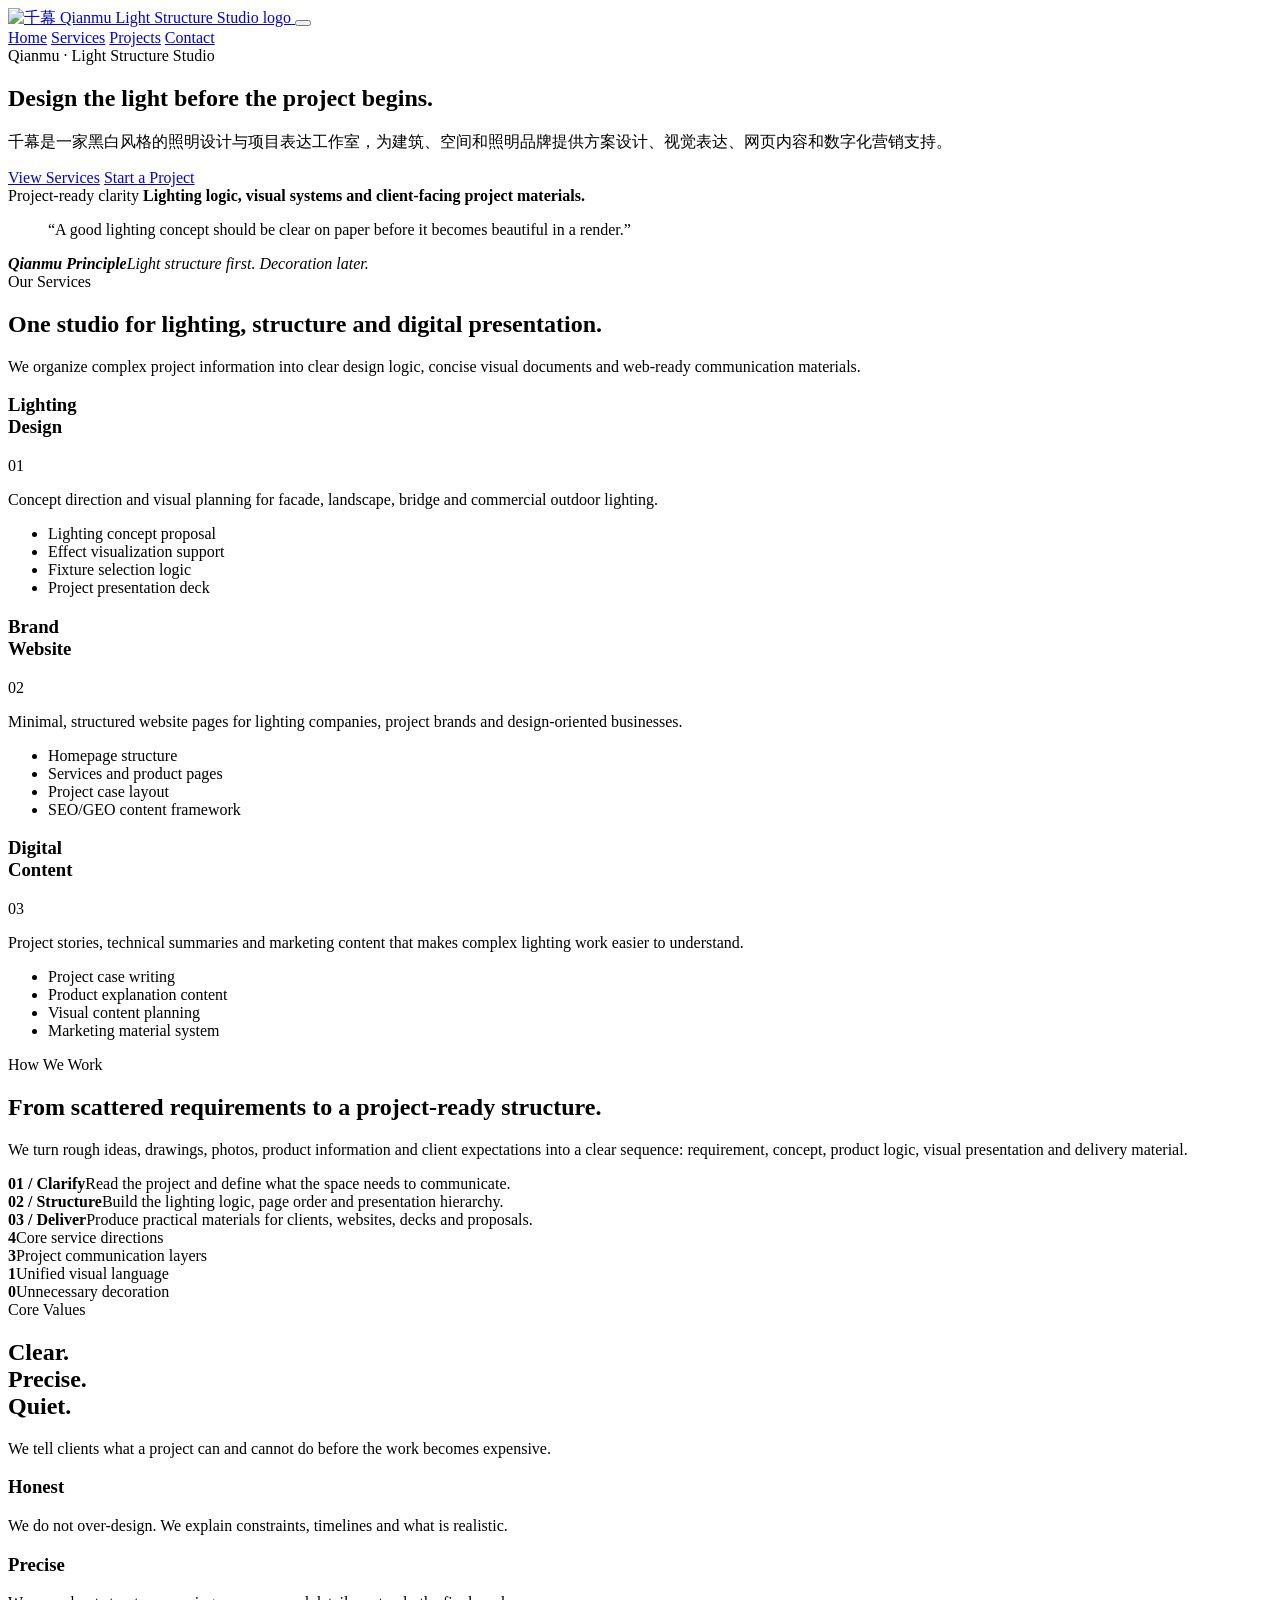
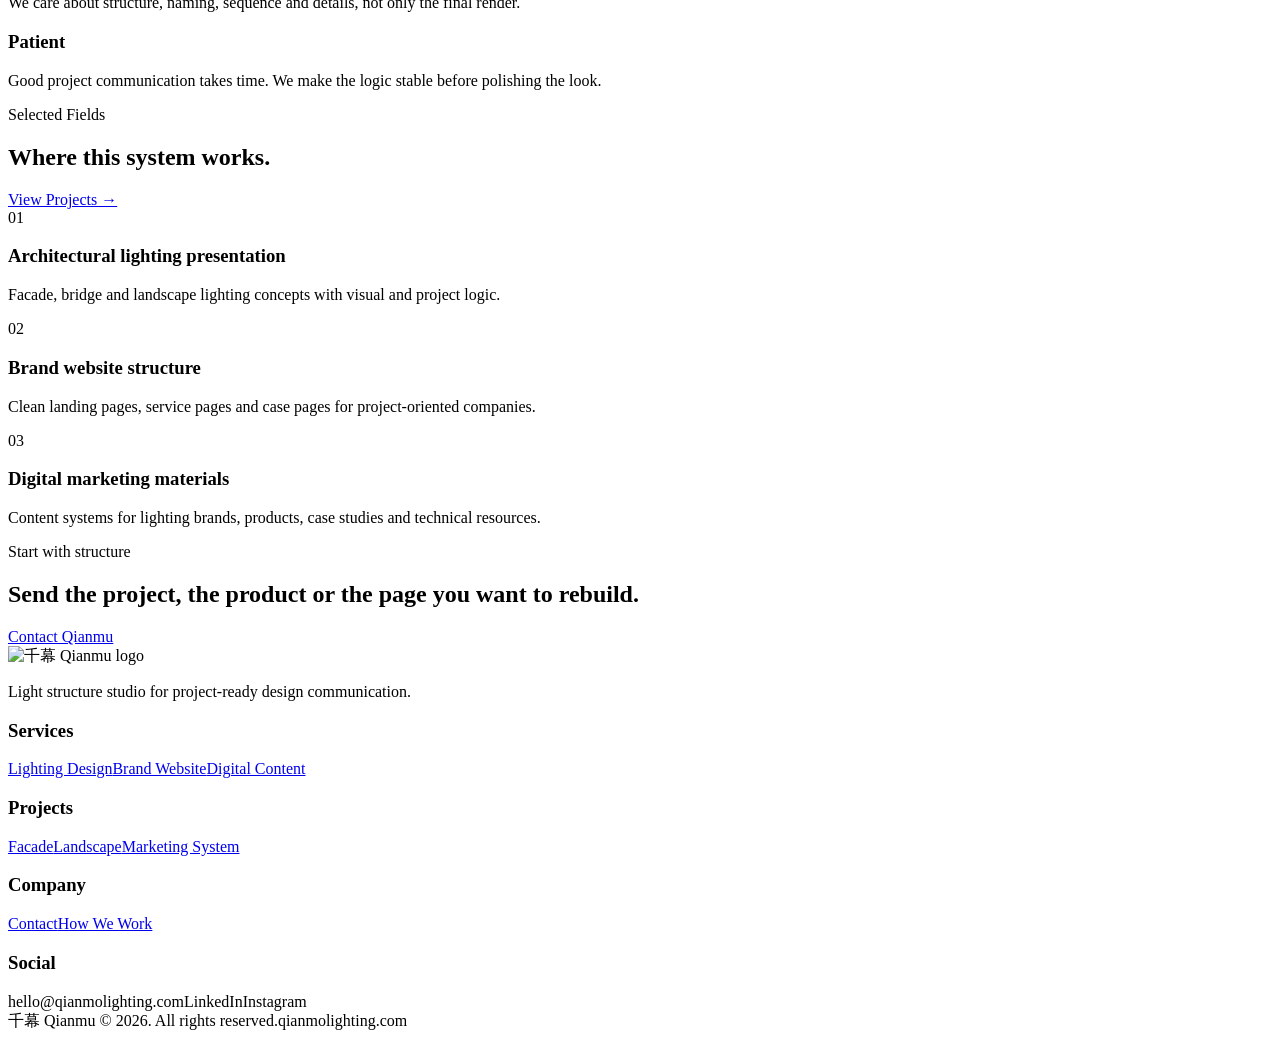
==== commit dd02a48a: "完整更新V0.2 完整更新V0.2" ====
--- a/public/index.html
+++ b/public/index.html
@@ -3,37 +3,22 @@
 <head>
   <meta charset="utf-8">
   <meta name="viewport" content="width=device-width, initial-scale=1">
-  <meta name="description" content="Qianmo Lighting provides LED lighting products, lighting design support and project-ready lighting solutions for facade, landscape, bridge and stadium projects.">
-  <meta name="keywords" content="Qianmo Lighting, LED lighting, lighting design, facade lighting, landscape lighting, bridge lighting, stadium lighting, project lighting support">
+  <meta name="description" content="千幕 Qianmu / Qianmo Lighting is a black-and-white light structure studio for lighting design, project presentation, brand websites and digital marketing content.">
   <meta name="robots" content="index, follow">
   <link rel="canonical" href="https://qianmolighting.com/">
-  <title>Qianmo Lighting | LED Lighting Products & Lighting Design Support</title>
-  <link rel="stylesheet" href="assets/css/qianmo.css">
-  <script type="application/ld+json">
-  {
-    "@context": "https://schema.org",
-    "@type": "Organization",
-    "name": "Qianmo Lighting",
-    "alternateName": "千幕 Light Structure Studio",
-    "url": "https://qianmolighting.com/",
-    "description": "LED lighting products, lighting design support and project-ready lighting solutions for outdoor architectural projects.",
-    "areaServed": "Worldwide",
-    "serviceType": ["LED Lighting Products", "Lighting Design Support", "Project Lighting Solutions", "Digital Marketing Support"]
-  }
-  </script>
+  <title>千幕 Qianmu | Light Structure Studio</title>
+  <link rel="stylesheet" href="/assets/css/qianmu.css">
 </head>
 <body>
   <header class="site-header">
     <div class="container header-inner">
-      <a class="brand" href="/" aria-label="千幕 Qianmo Lighting home">
-        <img class="brand-logo" src="/assets/images/qianmo-logo.png" alt="千幕 Light Structure Studio / Qianmo Lighting logo">
+      <a class="brand" href="/" aria-label="千幕 Qianmu home">
+        <img class="brand-logo" src="/assets/images/qianmu-logo.png" alt="千幕 Qianmu Light Structure Studio logo">
       </a>
-      <button class="nav-toggle" type="button" aria-label="Open navigation" aria-expanded="false" data-nav-toggle>
-        <span></span><span></span><span></span>
-      </button>
+      <button class="nav-toggle" type="button" aria-label="Open navigation" aria-expanded="false" data-nav-toggle><span></span><span></span><span></span></button>
       <nav class="site-nav" data-nav>
         <a class="active" href="/">Home</a>
-        <a href="/services/">Services & Products</a>
+        <a href="/services/">Services</a>
         <a href="/projects/">Projects</a>
         <a href="/contact/">Contact</a>
       </nav>
@@ -41,135 +26,157 @@
   </header>
 
   <main>
-    <section class="hero hero-home">
+    <section class="hero">
       <div class="container hero-grid">
         <div class="hero-copy">
-          <p class="eyebrow">LED Lighting · Design · Project Support</p>
-          <h1>LED Lighting Products, Lighting Design & Project Support</h1>
-          <p class="lead">Qianmo Lighting helps contractors, designers and project owners develop practical lighting solutions for facade, landscape, bridge and stadium lighting projects.</p>
+          <span class="eyebrow">Qianmu · Light Structure Studio</span>
+          <h1 class="display-title">Design the light before the project begins.</h1>
+          <p class="lead">千幕是一家黑白风格的照明设计与项目表达工作室，为建筑、空间和照明品牌提供方案设计、视觉表达、网页内容和数字化营销支持。</p>
           <div class="hero-actions">
-            <a class="btn btn-primary" href="/services/">View Services</a>
-            <a class="btn btn-secondary" href="/contact/">Discuss a Project</a>
+            <a class="btn btn-dark" href="/services/">View Services</a>
+            <a class="btn btn-light" href="/contact/">Start a Project</a>
           </div>
         </div>
-        <div class="hero-panel" aria-label="Qianmo Lighting service overview">
-          <div class="panel-card panel-main">
-            <span>Project-ready support</span>
-            <strong>From product selection to lighting concept presentation.</strong>
-          </div>
-          <div class="panel-stack">
-            <div>Facade Lighting</div>
-            <div>Landscape Lighting</div>
-            <div>Bridge Lighting</div>
-            <div>Stadium Lighting</div>
+        <div class="hero-visual" aria-label="Qianmu project background image">
+          <div class="hero-orbit"></div>
+          <div class="hero-card">
+            <span>Project-ready clarity</span>
+            <strong>Lighting logic, visual systems and client-facing project materials.</strong>
           </div>
         </div>
       </div>
     </section>
 
-    <section class="section section-muted">
-      <div class="container intro-grid">
-        <div>
-          <p class="eyebrow">What We Do</p>
-          <h2>Lighting support for real project decisions.</h2>
-        </div>
-        <p>We combine LED product knowledge, lighting design thinking and marketing-oriented project presentation to help clients move from early requirements to clear, usable lighting proposals.</p>
+    <section class="statement">
+      <div class="container-narrow">
+        <blockquote>“A good lighting concept should be clear on paper before it becomes beautiful in a render.”</blockquote>
+        <cite><strong>Qianmu Principle</strong>Light structure first. Decoration later.</cite>
       </div>
     </section>
 
     <section class="section">
-      <div class="container">
+      <div class="container-narrow">
         <div class="section-head">
-          <p class="eyebrow">Core Capabilities</p>
-          <h2>Services built around lighting projects</h2>
+          <div>
+            <span class="eyebrow">Our Services</span>
+            <h2 class="h2 serif">One studio for lighting, structure and digital presentation.</h2>
+          </div>
+          <p class="copy">We organize complex project information into clear design logic, concise visual documents and web-ready communication materials.</p>
         </div>
-        <div class="card-grid four">
-          <article class="card">
-            <span class="card-kicker">01</span>
-            <h3>LED Lighting Products</h3>
-            <p>Wall washers, linear lights, flood lights, stadium lights, landscape fixtures and control-ready LED systems.</p>
+        <div class="service-matrix">
+          <article class="service-card dark">
+            <div>
+              <header><h3>Lighting<br>Design</h3><span class="num">01</span></header>
+              <p>Concept direction and visual planning for facade, landscape, bridge and commercial outdoor lighting.</p>
+            </div>
+            <ul>
+              <li>Lighting concept proposal</li>
+              <li>Effect visualization support</li>
+              <li>Fixture selection logic</li>
+              <li>Project presentation deck</li>
+            </ul>
           </article>
-          <article class="card">
-            <span class="card-kicker">02</span>
-            <h3>Lighting Design Support</h3>
-            <p>Concept direction, product selection, effect visualization and practical suggestions for project presentation.</p>
+          <article class="service-card">
+            <div>
+              <header><h3>Brand<br>Website</h3><span class="num">02</span></header>
+              <p>Minimal, structured website pages for lighting companies, project brands and design-oriented businesses.</p>
+            </div>
+            <ul>
+              <li>Homepage structure</li>
+              <li>Services and product pages</li>
+              <li>Project case layout</li>
+              <li>SEO/GEO content framework</li>
+            </ul>
           </article>
-          <article class="card">
-            <span class="card-kicker">03</span>
-            <h3>Project Lighting Solutions</h3>
-            <p>Support for facade, bridge, landscape, commercial outdoor and stadium lighting applications.</p>
-          </article>
-          <article class="card">
-            <span class="card-kicker">04</span>
-            <h3>Digital Marketing Support</h3>
-            <p>SEO-oriented product pages, project case content and digital materials for lighting brands and suppliers.</p>
+          <article class="service-card">
+            <div>
+              <header><h3>Digital<br>Content</h3><span class="num">03</span></header>
+              <p>Project stories, technical summaries and marketing content that makes complex lighting work easier to understand.</p>
+            </div>
+            <ul>
+              <li>Project case writing</li>
+              <li>Product explanation content</li>
+              <li>Visual content planning</li>
+              <li>Marketing material system</li>
+            </ul>
           </article>
         </div>
       </div>
     </section>
 
-    <section class="section section-dark">
-      <div class="container split">
+    <section class="showcase">
+      <div class="container-narrow showcase-inner">
         <div>
-          <p class="eyebrow light">Why Qianmo Lighting</p>
-          <h2>Clear communication, practical lighting logic and project-focused execution.</h2>
+          <span class="eyebrow light">How We Work</span>
+          <h2 class="h2">From scattered requirements to a project-ready structure.</h2>
+          <p class="copy">We turn rough ideas, drawings, photos, product information and client expectations into a clear sequence: requirement, concept, product logic, visual presentation and delivery material.</p>
         </div>
-        <div class="proof-list">
-          <div><strong>Application-first</strong><span>Solutions are organized around project scenarios, not only product models.</span></div>
-          <div><strong>Engineering-aware</strong><span>Design support considers installation, control, optics and product suitability.</span></div>
-          <div><strong>Presentation-ready</strong><span>Project materials are structured for clients, owners, contractors and decision makers.</span></div>
+        <div class="showcase-grid">
+          <div class="mini-panel image" aria-label="Qianmu project visual"></div>
+          <div class="mini-panel"><strong>01 / Clarify</strong><span>Read the project and define what the space needs to communicate.</span></div>
+          <div class="mini-panel"><strong>02 / Structure</strong><span>Build the lighting logic, page order and presentation hierarchy.</span></div>
+          <div class="mini-panel"><strong>03 / Deliver</strong><span>Produce practical materials for clients, websites, decks and proposals.</span></div>
+        </div>
+      </div>
+      <div class="container-narrow stats">
+        <div class="stat"><strong>4</strong><span>Core service directions</span></div>
+        <div class="stat"><strong>3</strong><span>Project communication layers</span></div>
+        <div class="stat"><strong>1</strong><span>Unified visual language</span></div>
+        <div class="stat"><strong>0</strong><span>Unnecessary decoration</span></div>
+      </div>
+    </section>
+
+    <section class="section">
+      <div class="container-narrow values-grid">
+        <div><span class="eyebrow">Core Values</span><h2 class="h2">Clear.<br>Precise.<br>Quiet.</h2></div>
+        <div>
+          <p class="values-lead">We tell clients what a project can and cannot do before the work becomes expensive.</p>
+          <div class="values-list">
+            <div><h3>Honest</h3><p>We do not over-design. We explain constraints, timelines and what is realistic.</p></div>
+            <div><h3>Precise</h3><p>We care about structure, naming, sequence and details, not only the final render.</p></div>
+            <div><h3>Patient</h3><p>Good project communication takes time. We make the logic stable before polishing the look.</p></div>
+          </div>
         </div>
       </div>
     </section>
 
-    <section class="section">
-      <div class="container">
-        <div class="section-head row-head">
-          <div>
-            <p class="eyebrow">Project Fields</p>
-            <h2>Typical lighting applications</h2>
-          </div>
-          <a class="text-link" href="/projects/">View project categories</a>
+    <section class="section section-line">
+      <div class="container-narrow">
+        <div class="section-head">
+          <div><span class="eyebrow">Selected Fields</span><h2 class="h2 serif">Where this system works.</h2></div>
+          <a class="text-link" href="/projects/">View Projects →</a>
         </div>
-        <div class="application-grid">
-          <article><span>Facade</span><strong>Building envelope lighting</strong></article>
-          <article><span>Bridge</span><strong>Infrastructure lighting</strong></article>
-          <article><span>Landscape</span><strong>Outdoor environment lighting</strong></article>
-          <article><span>Stadium</span><strong>Sports lighting support</strong></article>
+        <div class="work-grid">
+          <article class="work-card wide dark"><span class="eyebrow light">01</span><h3>Architectural lighting presentation</h3><p>Facade, bridge and landscape lighting concepts with visual and project logic.</p></article>
+          <article class="work-card"><span class="eyebrow">02</span><h3>Brand website structure</h3><p>Clean landing pages, service pages and case pages for project-oriented companies.</p></article>
+          <article class="work-card"><span class="eyebrow">03</span><h3>Digital marketing materials</h3><p>Content systems for lighting brands, products, case studies and technical resources.</p></article>
         </div>
       </div>
     </section>
 
-    <section class="cta">
-      <div class="container cta-inner">
-        <div>
-          <p class="eyebrow">Start a Conversation</p>
-          <h2>Have a lighting project or product requirement?</h2>
-          <p>Send the project type, drawings, photos or basic requirements. We will help clarify the next practical step.</p>
-        </div>
-        <a class="btn btn-primary" href="/contact/">Contact Qianmo Lighting</a>
+    <section class="cta-band">
+      <div class="container-narrow cta-inner">
+        <div><span class="eyebrow">Start with structure</span><h2 class="h2">Send the project, the product or the page you want to rebuild.</h2></div>
+        <a class="btn btn-dark" href="/contact/">Contact Qianmu</a>
       </div>
     </section>
   </main>
 
   <footer class="site-footer">
-    <div class="container footer-inner">
-      <div>
-        <a class="brand footer-brand" href="/">
-          <span class="brand-mark">Q</span>
-          <span class="brand-text">Qianmo Lighting</span>
-        </a>
-        <p>LED lighting products, lighting design support and project-ready lighting solutions.</p>
+    <div class="container-narrow">
+      <div class="footer-top">
+        <div><img class="brand-logo footer-logo" src="/assets/images/qianmu-logo.png" alt="千幕 Qianmu logo"></div>
+        <p class="tagline">Light structure studio for project-ready design communication.</p>
       </div>
-      <nav class="footer-nav" aria-label="Footer navigation">
-        <a href="/services/">Services & Products</a>
-        <a href="/projects/">Projects</a>
-        <a href="/contact/">Contact</a>
-      </nav>
-      <p class="copyright">© 2026 千幕 Qianmo Lighting. All rights reserved.</p>
+      <div class="footer-columns">
+        <div class="footer-col"><h3>Services</h3><a href="/services/">Lighting Design</a><a href="/services/">Brand Website</a><a href="/services/">Digital Content</a></div>
+        <div class="footer-col"><h3>Projects</h3><a href="/projects/">Facade</a><a href="/projects/">Landscape</a><a href="/projects/">Marketing System</a></div>
+        <div class="footer-col"><h3>Company</h3><a href="/contact/">Contact</a><a href="/services/">How We Work</a></div>
+        <div class="footer-col"><h3>Social</h3><span>hello@qianmolighting.com</span><span>LinkedIn</span><span>Instagram</span></div>
+      </div>
+      <div class="footer-bottom"><span>千幕 Qianmu © 2026. All rights reserved.</span><span>qianmolighting.com</span></div>
     </div>
   </footer>
-
-  <script src="assets/js/qianmo.js"></script>
+  <script src="/assets/js/qianmu.js"></script>
 </body>
 </html>
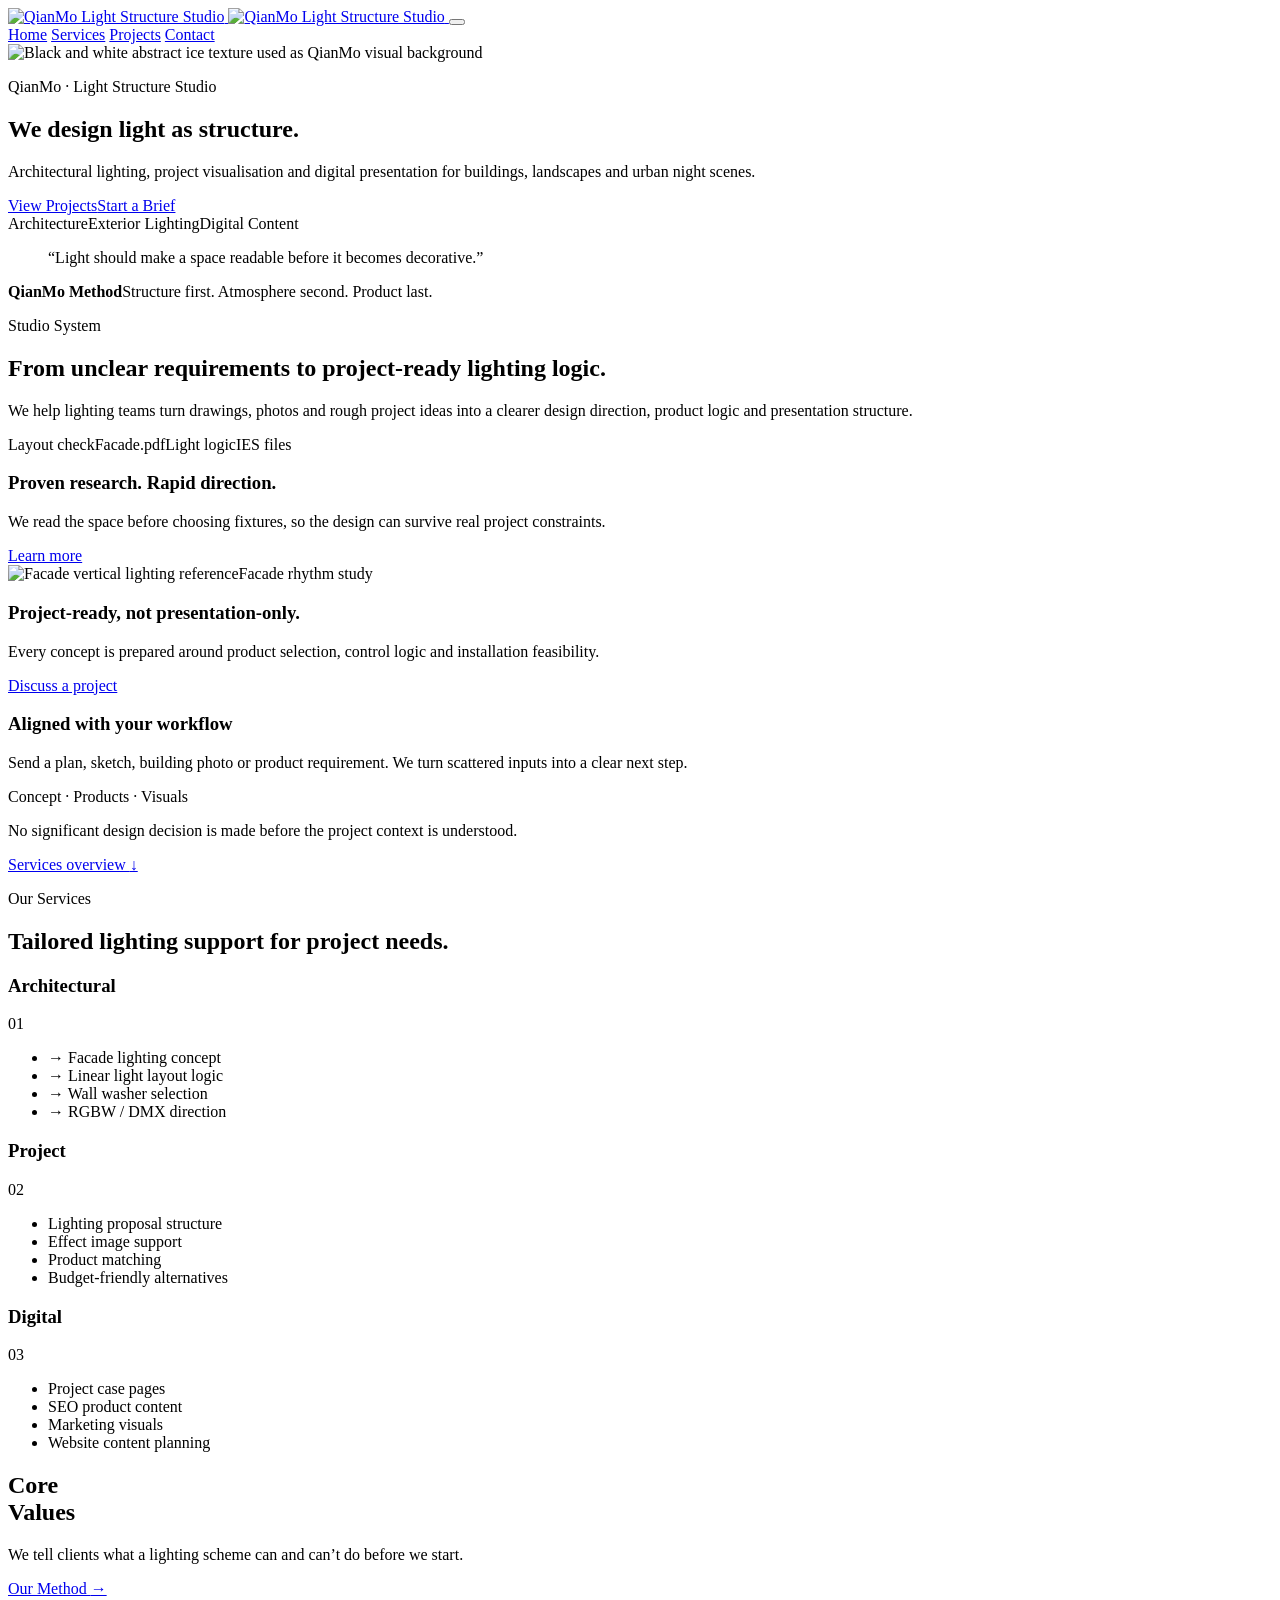
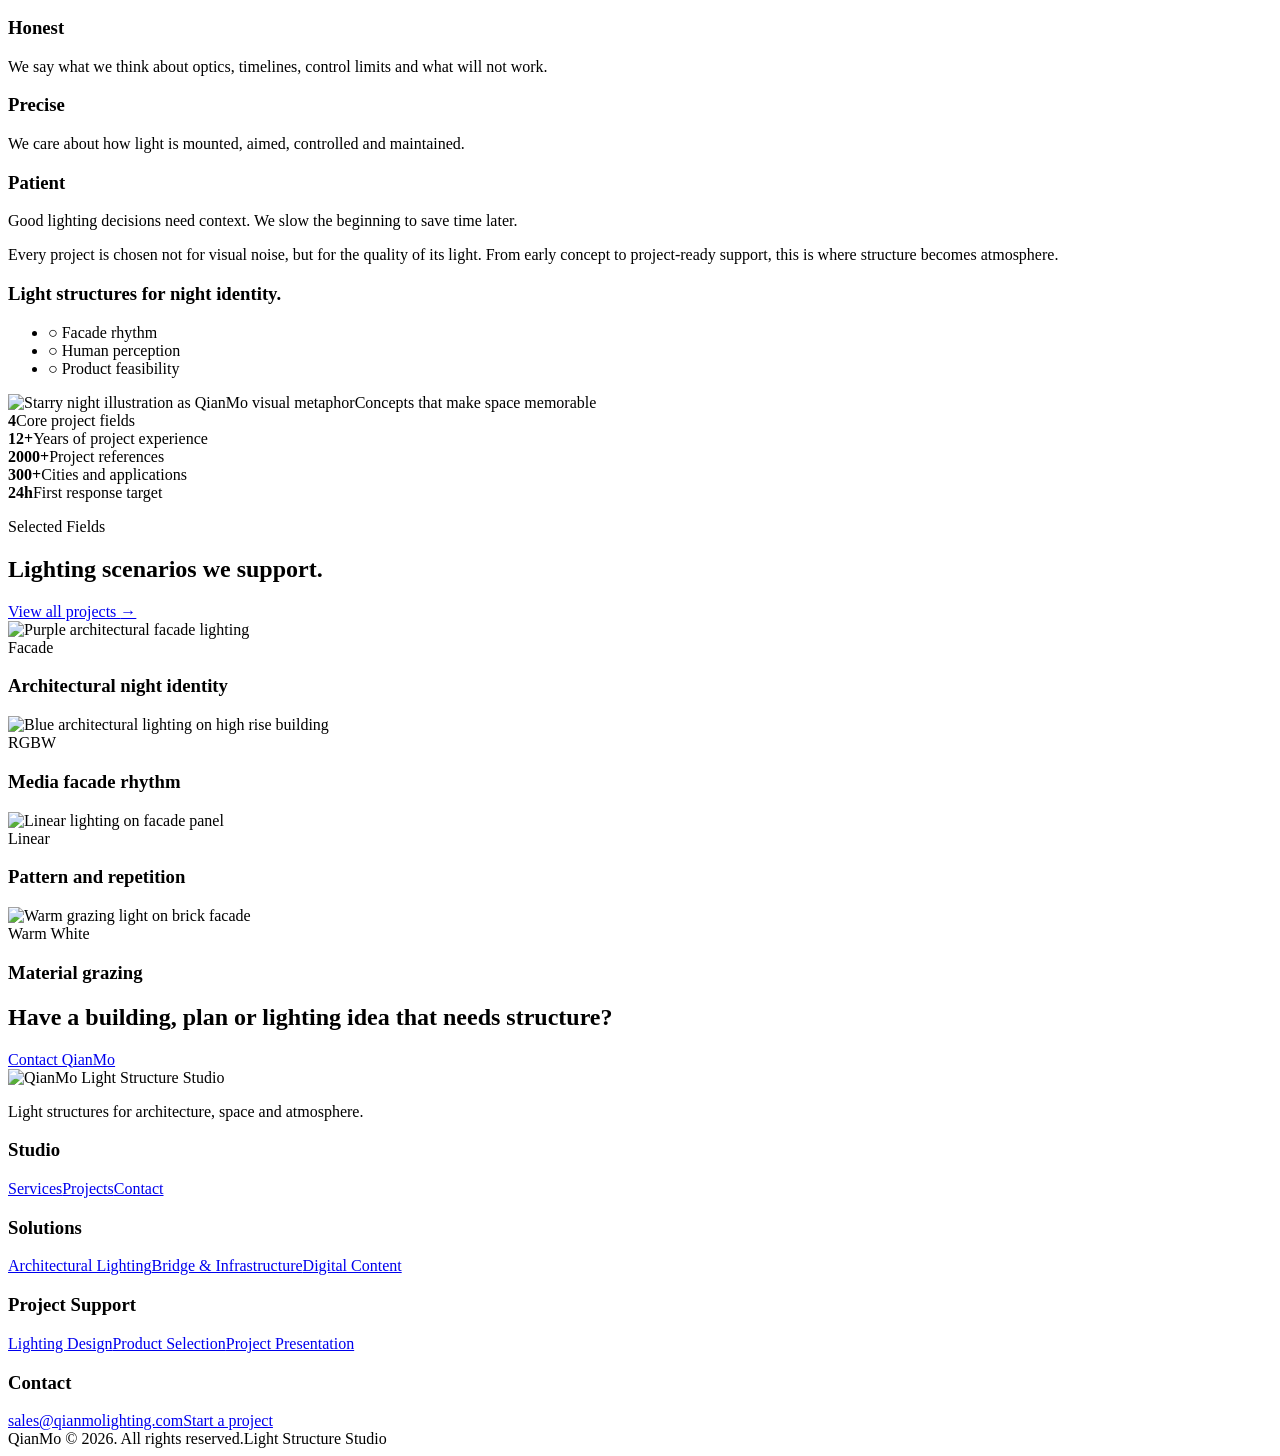
==== commit c4d73a64: "页面更新UI" ====
--- a/public/index.html
+++ b/public/index.html
@@ -3,180 +3,141 @@
 <head>
   <meta charset="utf-8">
   <meta name="viewport" content="width=device-width, initial-scale=1">
-  <meta name="description" content="千幕 Qianmu / Qianmo Lighting is a black-and-white light structure studio for lighting design, project presentation, brand websites and digital marketing content.">
-  <meta name="robots" content="index, follow">
+  <title>QianMo | Light Structure Studio</title>
+  <meta name="description" content="QianMo is a light structure studio for architectural lighting, exterior lighting systems and project-ready design presentation.">
   <link rel="canonical" href="https://qianmolighting.com/">
-  <title>千幕 Qianmu | Light Structure Studio</title>
-  <link rel="stylesheet" href="/assets/css/qianmu.css">
+  <link rel="icon" href="/assets/images/qianmo-mark.svg" type="image/svg+xml">
+  <link rel="stylesheet" href="/assets/css/qianmo.css">
 </head>
-<body>
-  <header class="site-header">
-    <div class="container header-inner">
-      <a class="brand" href="/" aria-label="千幕 Qianmu home">
-        <img class="brand-logo" src="/assets/images/qianmu-logo.png" alt="千幕 Qianmu Light Structure Studio logo">
-      </a>
-      <button class="nav-toggle" type="button" aria-label="Open navigation" aria-expanded="false" data-nav-toggle><span></span><span></span><span></span></button>
-      <nav class="site-nav" data-nav>
-        <a class="active" href="/">Home</a>
-        <a href="/services/">Services</a>
-        <a href="/projects/">Projects</a>
-        <a href="/contact/">Contact</a>
-      </nav>
+<body class="page-home">
+<header class="qm-header" data-header>
+  <div class="qm-shell qm-nav-wrap">
+    <a class="qm-logo" href="/" aria-label="QianMo home">
+      <img class="logo-light" src="/assets/images/qianmo-logo-white.png" alt="QianMo Light Structure Studio">
+      <img class="logo-dark" src="/assets/images/qianmo-logo-black.png" alt="QianMo Light Structure Studio">
+    </a>
+    <button class="nav-toggle" type="button" aria-label="Open menu" aria-expanded="false" data-menu-button><span></span><span></span></button>
+    <nav class="qm-nav" data-menu>
+      <a href="/" data-nav-home>Home</a>
+      <a href="/services/" data-nav-services>Services</a>
+      <a href="/projects/" data-nav-projects>Projects</a>
+      <a href="/contact/" data-nav-contact>Contact</a>
+    </nav>
+  </div>
+</header>
+
+<main>
+  <section class="hero hero-dark" aria-label="QianMo hero">
+    <img class="hero-bg" src="/assets/images/hero-ice.jpg" alt="Black and white abstract ice texture used as QianMo visual background">
+    <div class="hero-shade"></div>
+    <div class="qm-shell hero-content">
+      <div class="hero-copy">
+        <p class="eyebrow">QianMo · Light Structure Studio</p>
+        <h1>We design light as structure.</h1>
+      </div>
+      <div class="hero-aside">
+        <p>Architectural lighting, project visualisation and digital presentation for buildings, landscapes and urban night scenes.</p>
+        <div class="hero-actions"><a class="btn btn-light" href="/projects/">View Projects</a><a class="btn btn-ghost-light" href="/contact/">Start a Brief</a></div>
+      </div>
+      <div class="hero-meta"><span>Architecture</span><span>Exterior Lighting</span><span>Digital Content</span></div>
     </div>
-  </header>
+  </section>
 
-  <main>
-    <section class="hero">
-      <div class="container hero-grid">
-        <div class="hero-copy">
-          <span class="eyebrow">Qianmu · Light Structure Studio</span>
-          <h1 class="display-title">Design the light before the project begins.</h1>
-          <p class="lead">千幕是一家黑白风格的照明设计与项目表达工作室，为建筑、空间和照明品牌提供方案设计、视觉表达、网页内容和数字化营销支持。</p>
-          <div class="hero-actions">
-            <a class="btn btn-dark" href="/services/">View Services</a>
-            <a class="btn btn-light" href="/contact/">Start a Project</a>
-          </div>
-        </div>
-        <div class="hero-visual" aria-label="Qianmu project background image">
-          <div class="hero-orbit"></div>
-          <div class="hero-card">
-            <span>Project-ready clarity</span>
-            <strong>Lighting logic, visual systems and client-facing project materials.</strong>
-          </div>
-        </div>
+  <section class="quote-section">
+    <div class="qm-shell quote-wrap">
+      <div class="rule"></div>
+      <blockquote>“Light should make a space readable before it becomes decorative.”</blockquote>
+      <div class="quote-by"><strong>QianMo Method</strong><span>Structure first. Atmosphere second. Product last.</span></div>
+      <div class="rule bottom"></div>
+    </div>
+  </section>
+
+  <section class="mosaic-section">
+    <div class="qm-shell">
+      <div class="section-intro split-intro">
+        <div><p class="eyebrow">Studio System</p><h2>From unclear requirements to project-ready lighting logic.</h2></div>
+        <p>We help lighting teams turn drawings, photos and rough project ideas into a clearer design direction, product logic and presentation structure.</p>
       </div>
-    </section>
+      <div class="mosaic-grid">
+        <article class="mosaic-card tall dark-card">
+          <div class="mini-window"><span>Layout check</span><span>Facade.pdf</span><span class="active">Light logic</span><span>IES files</span></div>
+          <h3>Proven research. Rapid direction.</h3>
+          <p>We read the space before choosing fixtures, so the design can survive real project constraints.</p>
+          <a href="/services/" class="pill light">Learn more</a>
+        </article>
+        <article class="mosaic-card image-card fade-card"><img src="/assets/images/project-window-lines.jpg" alt="Facade vertical lighting reference"><span>Facade rhythm study</span></article>
+        <article class="mosaic-card dark-card wide-dark"><div><h3>Project-ready, not presentation-only.</h3><p>Every concept is prepared around product selection, control logic and installation feasibility.</p></div><a class="pill light" href="/contact/">Discuss a project</a></article>
+        <article class="mosaic-card wide-light"><h3>Aligned with your workflow</h3><p>Send a plan, sketch, building photo or product requirement. We turn scattered inputs into a clear next step.</p><div class="floating-label">Concept · Products · Visuals</div></article>
+        <article class="mosaic-card file-card"><p>No significant design decision is made before the project context is understood.</p><a href="/services/" class="download-chip">Services overview <span>↓</span></a></article>
+      </div>
+    </div>
+  </section>
 
-    <section class="statement">
-      <div class="container-narrow">
-        <blockquote>“A good lighting concept should be clear on paper before it becomes beautiful in a render.”</blockquote>
-        <cite><strong>Qianmu Principle</strong>Light structure first. Decoration later.</cite>
+  <section class="services-board">
+    <div class="qm-shell board-panel">
+      <div class="section-intro">
+        <p class="eyebrow">Our Services</p>
+        <h2>Tailored lighting support for project needs.</h2>
       </div>
-    </section>
+      <div class="service-columns">
+        <article class="service-column"><div class="column-head"><h3>Architectural</h3><span>01</span></div><ul><li><span>→</span> Facade lighting concept</li><li><span>→</span> Linear light layout logic</li><li><span>→</span> Wall washer selection</li><li><span>→</span> RGBW / DMX direction</li></ul></article>
+        <article class="service-column"><div class="column-head"><h3>Project</h3><span>02</span></div><ul><li>Lighting proposal structure</li><li>Effect image support</li><li>Product matching</li><li>Budget-friendly alternatives</li></ul></article>
+        <article class="service-column"><div class="column-head"><h3>Digital</h3><span>03</span></div><ul><li>Project case pages</li><li>SEO product content</li><li>Marketing visuals</li><li>Website content planning</li></ul></article>
+      </div>
+    </div>
+  </section>
 
-    <section class="section">
-      <div class="container-narrow">
-        <div class="section-head">
-          <div>
-            <span class="eyebrow">Our Services</span>
-            <h2 class="h2 serif">One studio for lighting, structure and digital presentation.</h2>
-          </div>
-          <p class="copy">We organize complex project information into clear design logic, concise visual documents and web-ready communication materials.</p>
-        </div>
-        <div class="service-matrix">
-          <article class="service-card dark">
-            <div>
-              <header><h3>Lighting<br>Design</h3><span class="num">01</span></header>
-              <p>Concept direction and visual planning for facade, landscape, bridge and commercial outdoor lighting.</p>
-            </div>
-            <ul>
-              <li>Lighting concept proposal</li>
-              <li>Effect visualization support</li>
-              <li>Fixture selection logic</li>
-              <li>Project presentation deck</li>
-            </ul>
-          </article>
-          <article class="service-card">
-            <div>
-              <header><h3>Brand<br>Website</h3><span class="num">02</span></header>
-              <p>Minimal, structured website pages for lighting companies, project brands and design-oriented businesses.</p>
-            </div>
-            <ul>
-              <li>Homepage structure</li>
-              <li>Services and product pages</li>
-              <li>Project case layout</li>
-              <li>SEO/GEO content framework</li>
-            </ul>
-          </article>
-          <article class="service-card">
-            <div>
-              <header><h3>Digital<br>Content</h3><span class="num">03</span></header>
-              <p>Project stories, technical summaries and marketing content that makes complex lighting work easier to understand.</p>
-            </div>
-            <ul>
-              <li>Project case writing</li>
-              <li>Product explanation content</li>
-              <li>Visual content planning</li>
-              <li>Marketing material system</li>
-            </ul>
-          </article>
-        </div>
+  <section class="values-section">
+    <div class="qm-shell values-grid">
+      <div class="values-title"><div class="rule"></div><h2>Core<br>Values</h2></div>
+      <div class="values-copy"><p class="large-line">We tell clients what a lighting scheme can and can’t do before we start.</p><a class="text-link" href="/services/">Our Method <span>→</span></a><div class="value-list"><div><h3>Honest</h3><p>We say what we think about optics, timelines, control limits and what will not work.</p></div><div><h3>Precise</h3><p>We care about how light is mounted, aimed, controlled and maintained.</p></div><div><h3>Patient</h3><p>Good lighting decisions need context. We slow the beginning to save time later.</p></div></div></div>
+    </div>
+  </section>
+
+  <section class="dark-feature">
+    <div class="qm-shell dark-box">
+      <p class="feature-lead">Every project is chosen not for visual noise, but for the quality of its light. From early concept to project-ready support, this is where structure becomes atmosphere.</p>
+      <div class="feature-cards">
+        <div class="feature-note"><h3>Light structures for night identity.</h3><ul><li>○ Facade rhythm</li><li>○ Human perception</li><li>○ Product feasibility</li></ul></div>
+        <div class="feature-image"><img src="/assets/images/background-stars.jpg" alt="Starry night illustration as QianMo visual metaphor"><span>Concepts that make space memorable</span></div>
+        <div class="feature-stat"><strong>4</strong><span>Core project fields</span><div class="dot-lines"><i></i><i></i><i></i><i></i></div></div>
       </div>
-    </section>
+      <div class="stats-row"><div><strong>12+</strong><span>Years of project experience</span></div><div><strong>2000+</strong><span>Project references</span></div><div><strong>300+</strong><span>Cities and applications</span></div><div><strong>24h</strong><span>First response target</span></div></div>
+    </div>
+  </section>
 
-    <section class="showcase">
-      <div class="container-narrow showcase-inner">
-        <div>
-          <span class="eyebrow light">How We Work</span>
-          <h2 class="h2">From scattered requirements to a project-ready structure.</h2>
-          <p class="copy">We turn rough ideas, drawings, photos, product information and client expectations into a clear sequence: requirement, concept, product logic, visual presentation and delivery material.</p>
-        </div>
-        <div class="showcase-grid">
-          <div class="mini-panel image" aria-label="Qianmu project visual"></div>
-          <div class="mini-panel"><strong>01 / Clarify</strong><span>Read the project and define what the space needs to communicate.</span></div>
-          <div class="mini-panel"><strong>02 / Structure</strong><span>Build the lighting logic, page order and presentation hierarchy.</span></div>
-          <div class="mini-panel"><strong>03 / Deliver</strong><span>Produce practical materials for clients, websites, decks and proposals.</span></div>
-        </div>
+  <section class="project-wall">
+    <div class="qm-shell">
+      <div class="section-intro row-intro"><div><p class="eyebrow">Selected Fields</p><h2>Lighting scenarios we support.</h2></div><a class="text-link" href="/projects/">View all projects <span>→</span></a></div>
+      <div class="project-grid">
+        <article class="project-card large"><img src="/assets/images/project-purple-facade.jpg" alt="Purple architectural facade lighting"><div><span>Facade</span><h3>Architectural night identity</h3></div></article>
+        <article class="project-card"><img src="/assets/images/project-blue-facade.jpg" alt="Blue architectural lighting on high rise building"><div><span>RGBW</span><h3>Media facade rhythm</h3></div></article>
+        <article class="project-card"><img src="/assets/images/project-linear-panel.jpg" alt="Linear lighting on facade panel"><div><span>Linear</span><h3>Pattern and repetition</h3></div></article>
+        <article class="project-card"><img src="/assets/images/project-brick-grazing.jpg" alt="Warm grazing light on brick facade"><div><span>Warm White</span><h3>Material grazing</h3></div></article>
       </div>
-      <div class="container-narrow stats">
-        <div class="stat"><strong>4</strong><span>Core service directions</span></div>
-        <div class="stat"><strong>3</strong><span>Project communication layers</span></div>
-        <div class="stat"><strong>1</strong><span>Unified visual language</span></div>
-        <div class="stat"><strong>0</strong><span>Unnecessary decoration</span></div>
-      </div>
-    </section>
+    </div>
+  </section>
 
-    <section class="section">
-      <div class="container-narrow values-grid">
-        <div><span class="eyebrow">Core Values</span><h2 class="h2">Clear.<br>Precise.<br>Quiet.</h2></div>
-        <div>
-          <p class="values-lead">We tell clients what a project can and cannot do before the work becomes expensive.</p>
-          <div class="values-list">
-            <div><h3>Honest</h3><p>We do not over-design. We explain constraints, timelines and what is realistic.</p></div>
-            <div><h3>Precise</h3><p>We care about structure, naming, sequence and details, not only the final render.</p></div>
-            <div><h3>Patient</h3><p>Good project communication takes time. We make the logic stable before polishing the look.</p></div>
-          </div>
-        </div>
-      </div>
-    </section>
+  <section class="cta-band">
+    <div class="qm-shell cta-inner"><h2>Have a building, plan or lighting idea that needs structure?</h2><a class="btn btn-dark" href="/contact/">Contact QianMo</a></div>
+  </section>
+</main>
+<footer class="qm-footer">
+  <div class="qm-shell footer-top">
+    <div class="footer-brand">
+      <img src="/assets/images/qianmo-logo-white.png" alt="QianMo Light Structure Studio">
+      <p>Light structures for architecture, space and atmosphere.</p>
+    </div>
+    <div class="footer-line"></div>
+    <div class="footer-grid">
+      <div><h3>Studio</h3><a href="/services/">Services</a><a href="/projects/">Projects</a><a href="/contact/">Contact</a></div>
+      <div><h3>Solutions</h3><a href="/services/#architectural">Architectural Lighting</a><a href="/services/#infrastructure">Bridge & Infrastructure</a><a href="/services/#digital">Digital Content</a></div>
+      <div><h3>Project Support</h3><a href="/contact/">Lighting Design</a><a href="/contact/">Product Selection</a><a href="/contact/">Project Presentation</a></div>
+      <div><h3>Contact</h3><a href="mailto:sales@qianmolighting.com">sales@qianmolighting.com</a><a href="/contact/">Start a project</a></div>
+    </div>
+    <div class="footer-bottom"><span>QianMo © 2026. All rights reserved.</span><span>Light Structure Studio</span></div>
+  </div>
+</footer>
 
-    <section class="section section-line">
-      <div class="container-narrow">
-        <div class="section-head">
-          <div><span class="eyebrow">Selected Fields</span><h2 class="h2 serif">Where this system works.</h2></div>
-          <a class="text-link" href="/projects/">View Projects →</a>
-        </div>
-        <div class="work-grid">
-          <article class="work-card wide dark"><span class="eyebrow light">01</span><h3>Architectural lighting presentation</h3><p>Facade, bridge and landscape lighting concepts with visual and project logic.</p></article>
-          <article class="work-card"><span class="eyebrow">02</span><h3>Brand website structure</h3><p>Clean landing pages, service pages and case pages for project-oriented companies.</p></article>
-          <article class="work-card"><span class="eyebrow">03</span><h3>Digital marketing materials</h3><p>Content systems for lighting brands, products, case studies and technical resources.</p></article>
-        </div>
-      </div>
-    </section>
-
-    <section class="cta-band">
-      <div class="container-narrow cta-inner">
-        <div><span class="eyebrow">Start with structure</span><h2 class="h2">Send the project, the product or the page you want to rebuild.</h2></div>
-        <a class="btn btn-dark" href="/contact/">Contact Qianmu</a>
-      </div>
-    </section>
-  </main>
-
-  <footer class="site-footer">
-    <div class="container-narrow">
-      <div class="footer-top">
-        <div><img class="brand-logo footer-logo" src="/assets/images/qianmu-logo.png" alt="千幕 Qianmu logo"></div>
-        <p class="tagline">Light structure studio for project-ready design communication.</p>
-      </div>
-      <div class="footer-columns">
-        <div class="footer-col"><h3>Services</h3><a href="/services/">Lighting Design</a><a href="/services/">Brand Website</a><a href="/services/">Digital Content</a></div>
-        <div class="footer-col"><h3>Projects</h3><a href="/projects/">Facade</a><a href="/projects/">Landscape</a><a href="/projects/">Marketing System</a></div>
-        <div class="footer-col"><h3>Company</h3><a href="/contact/">Contact</a><a href="/services/">How We Work</a></div>
-        <div class="footer-col"><h3>Social</h3><span>hello@qianmolighting.com</span><span>LinkedIn</span><span>Instagram</span></div>
-      </div>
-      <div class="footer-bottom"><span>千幕 Qianmu © 2026. All rights reserved.</span><span>qianmolighting.com</span></div>
-    </div>
-  </footer>
-  <script src="/assets/js/qianmu.js"></script>
-</body>
-</html>
+<script src="/assets/js/qianmo.js"></script>
+</body></html>
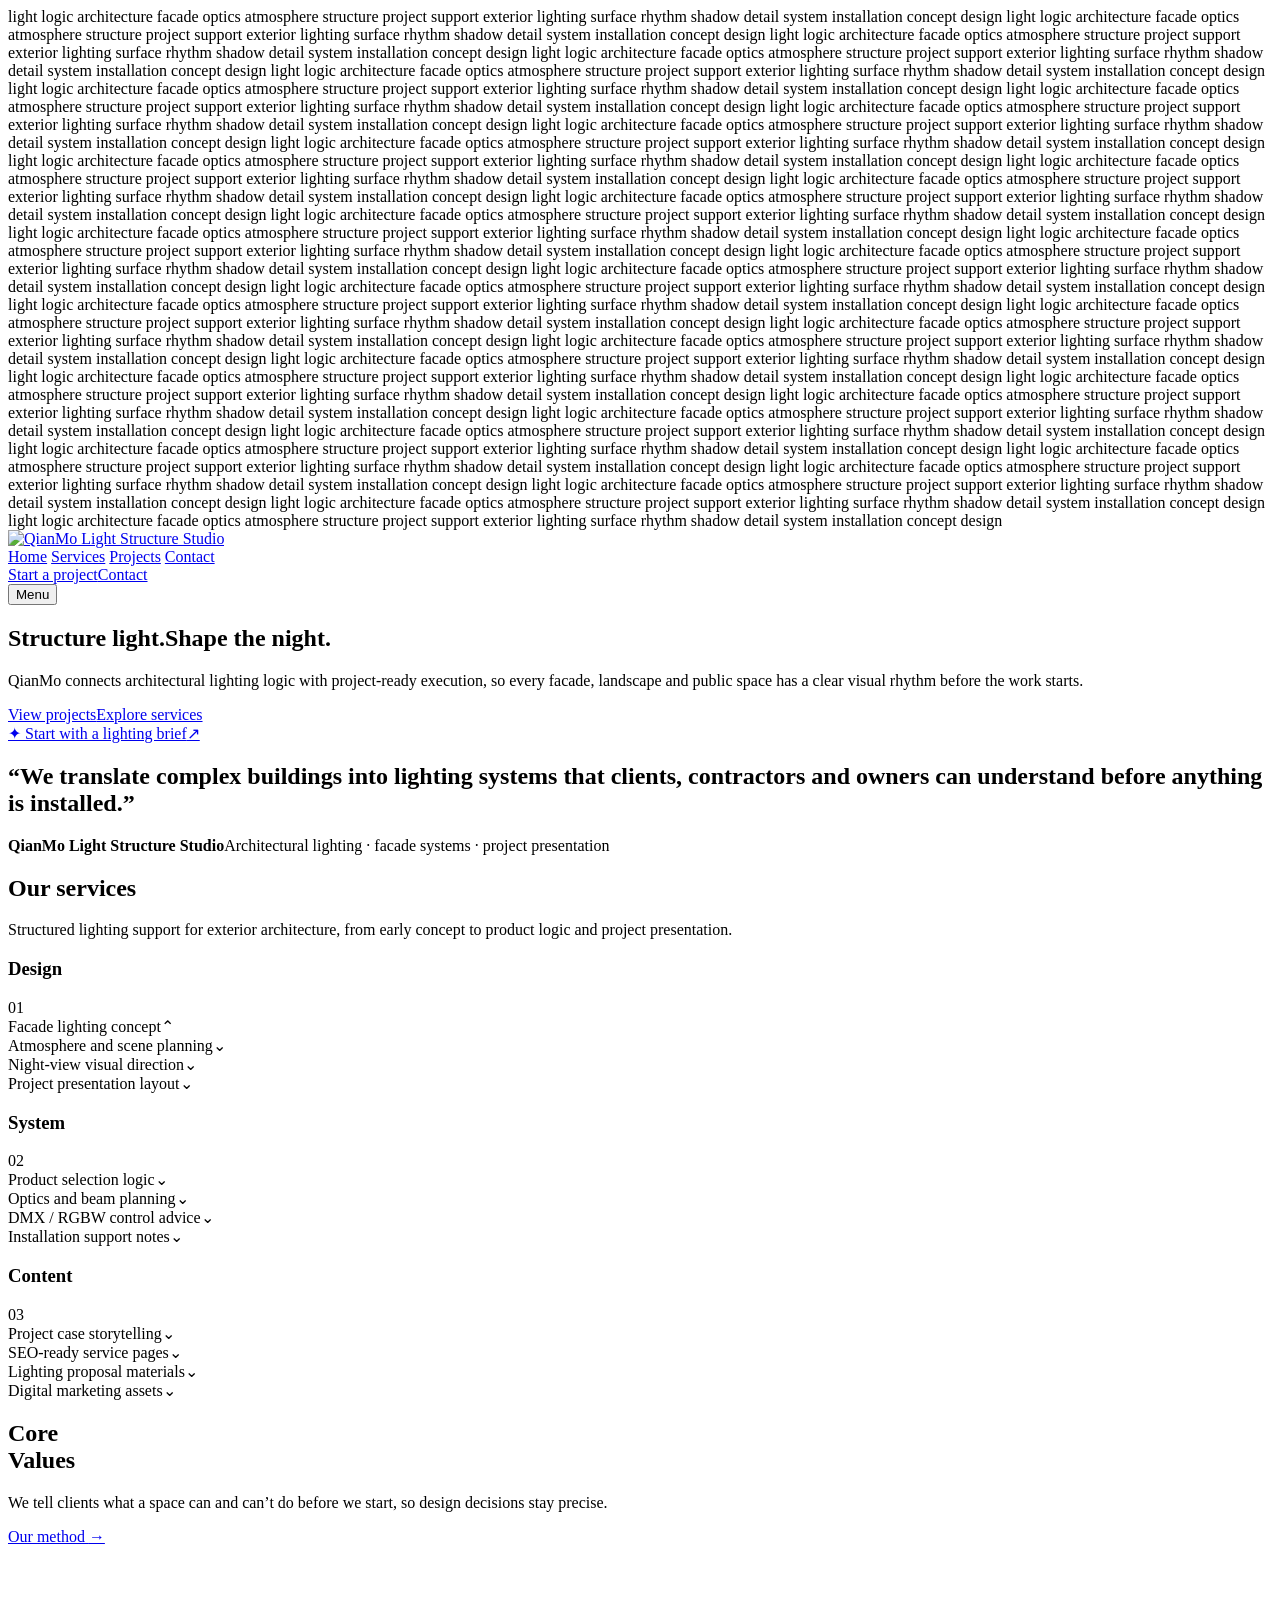
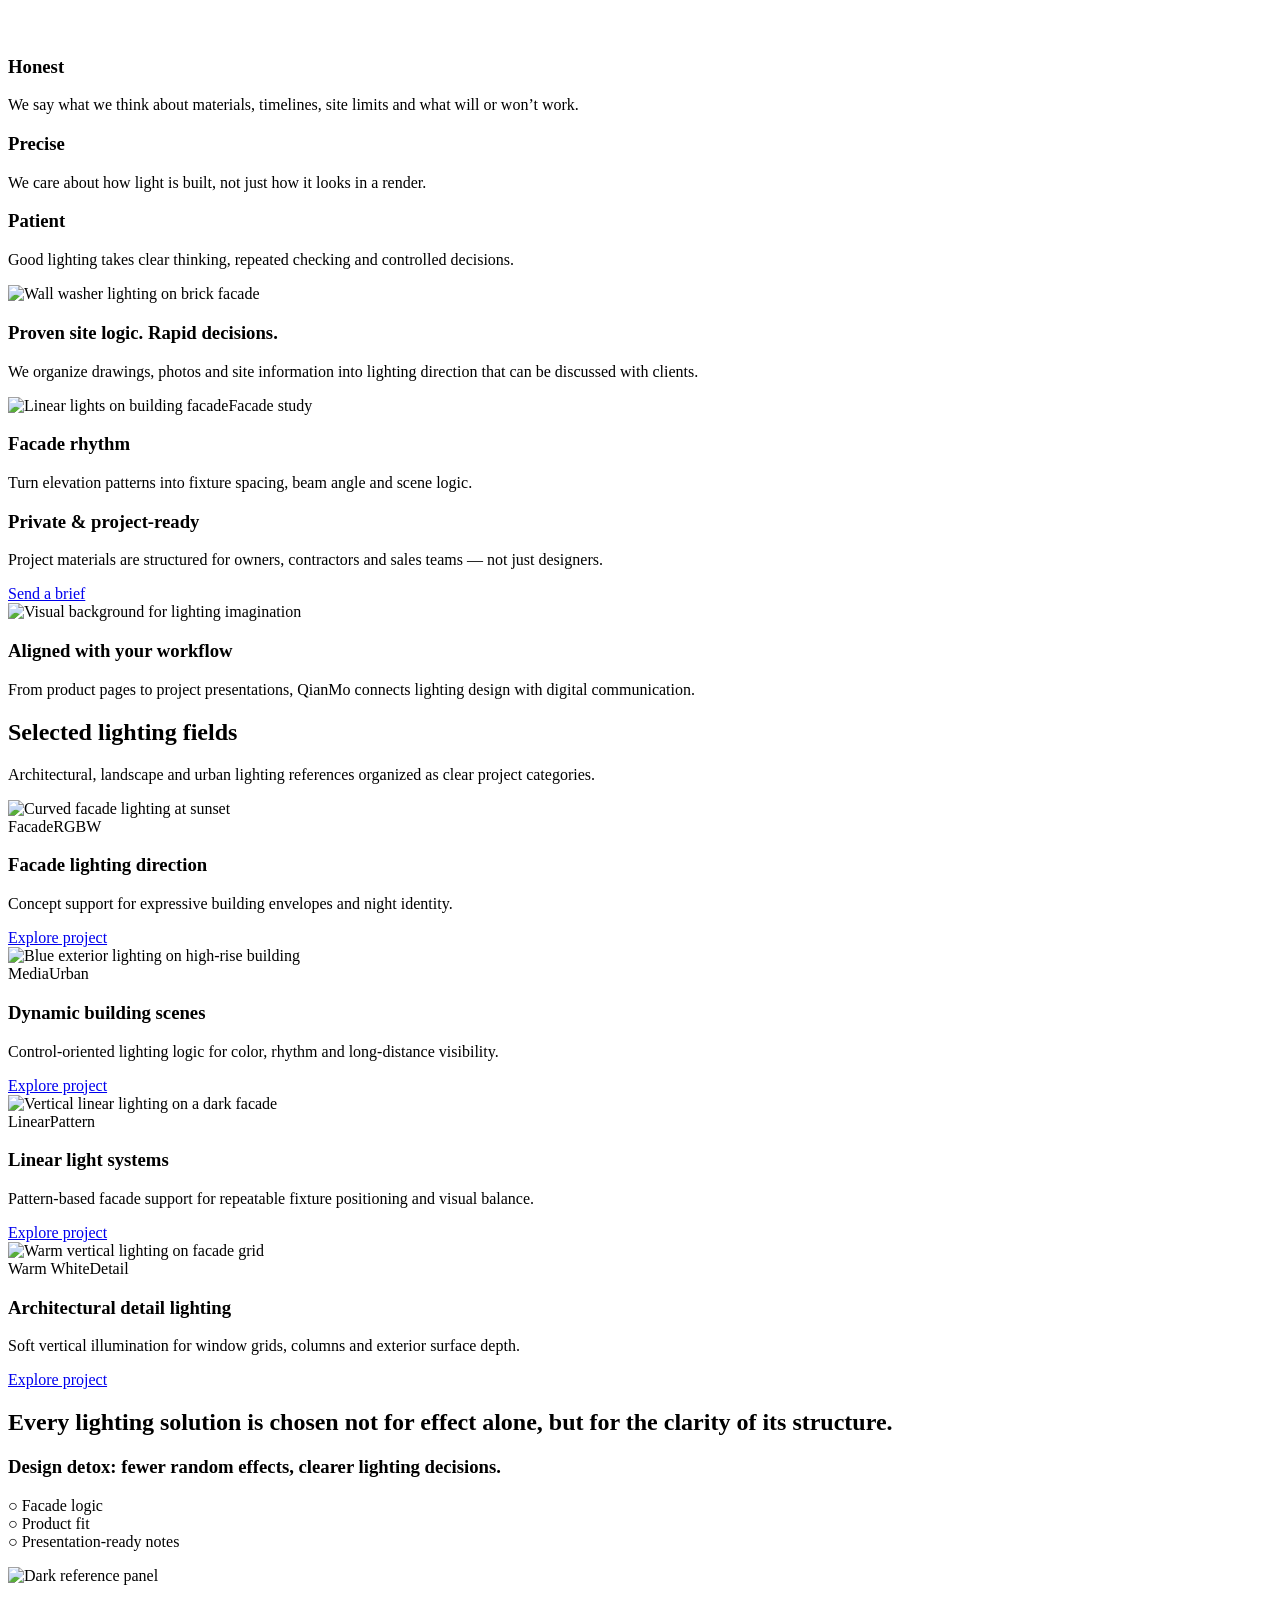
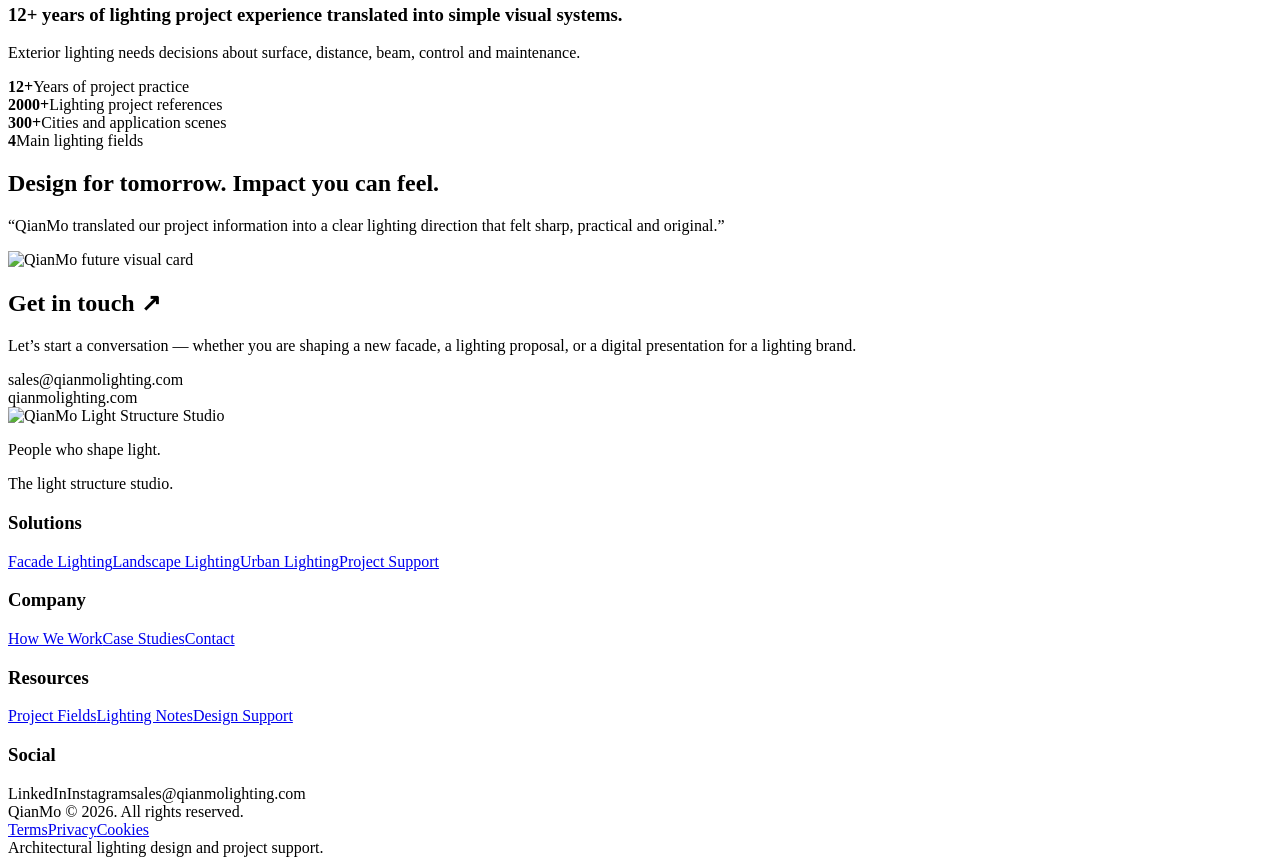
==== commit 1d7d7f17: "Add files via upload" ====
--- a/public/index.html
+++ b/public/index.html
@@ -1,143 +1,135 @@
 <!doctype html>
 <html lang="en">
 <head>
-  <meta charset="utf-8">
-  <meta name="viewport" content="width=device-width, initial-scale=1">
-  <title>QianMo | Light Structure Studio</title>
-  <meta name="description" content="QianMo is a light structure studio for architectural lighting, exterior lighting systems and project-ready design presentation.">
-  <link rel="canonical" href="https://qianmolighting.com/">
-  <link rel="icon" href="/assets/images/qianmo-mark.svg" type="image/svg+xml">
-  <link rel="stylesheet" href="/assets/css/qianmo.css">
+<meta charset="utf-8">
+<meta name="viewport" content="width=device-width, initial-scale=1">
+<meta name="robots" content="index, follow">
+<link rel="stylesheet" href="/assets/css/qianmo.css">
+<meta name="description" content="QianMo Light Structure Studio creates architectural lighting design, facade lighting concepts and project-ready lighting presentation for buildings and urban spaces.">
+<link rel="canonical" href="https://qianmolighting.com/">
+<title>QianMo | Light Structure Studio</title>
 </head>
-<body class="page-home">
-<header class="qm-header" data-header>
-  <div class="qm-shell qm-nav-wrap">
-    <a class="qm-logo" href="/" aria-label="QianMo home">
-      <img class="logo-light" src="/assets/images/qianmo-logo-white.png" alt="QianMo Light Structure Studio">
-      <img class="logo-dark" src="/assets/images/qianmo-logo-black.png" alt="QianMo Light Structure Studio">
-    </a>
-    <button class="nav-toggle" type="button" aria-label="Open menu" aria-expanded="false" data-menu-button><span></span><span></span></button>
-    <nav class="qm-nav" data-menu>
-      <a href="/" data-nav-home>Home</a>
-      <a href="/services/" data-nav-services>Services</a>
-      <a href="/projects/" data-nav-projects>Projects</a>
-      <a href="/contact/" data-nav-contact>Contact</a>
-    </nav>
-  </div>
-</header>
-
-<main>
-  <section class="hero hero-dark" aria-label="QianMo hero">
-    <img class="hero-bg" src="/assets/images/hero-ice.jpg" alt="Black and white abstract ice texture used as QianMo visual background">
-    <div class="hero-shade"></div>
-    <div class="qm-shell hero-content">
-      <div class="hero-copy">
-        <p class="eyebrow">QianMo · Light Structure Studio</p>
-        <h1>We design light as structure.</h1>
+<body>
+  <section class="hero-shell">
+    <div class="hero-bg" aria-hidden="true"></div>
+    <div class="hero-mark" aria-hidden="true"></div>
+    <div class="hero-texture" aria-hidden="true"><span>light logic architecture facade optics atmosphere structure project support exterior lighting surface rhythm shadow detail system installation concept design light logic architecture facade optics atmosphere structure project support exterior lighting surface rhythm shadow detail system installation concept design light logic architecture facade optics atmosphere structure project support exterior lighting surface rhythm shadow detail system installation concept design light logic architecture facade optics atmosphere structure project support exterior lighting surface rhythm shadow detail system installation concept design light logic architecture facade optics atmosphere structure project support exterior lighting surface rhythm shadow detail system installation concept design light logic architecture facade optics atmosphere structure project support exterior lighting surface rhythm shadow detail system installation concept design light logic architecture facade optics atmosphere structure project support exterior lighting surface rhythm shadow detail system installation concept design light logic architecture facade optics atmosphere structure project support exterior lighting surface rhythm shadow detail system installation concept design light logic architecture facade optics atmosphere structure project support exterior lighting surface rhythm shadow detail system installation concept design light logic architecture facade optics atmosphere structure project support exterior lighting surface rhythm shadow detail system installation concept design light logic architecture facade optics atmosphere structure project support exterior lighting surface rhythm shadow detail system installation concept design light logic architecture facade optics atmosphere structure project support exterior lighting surface rhythm shadow detail system installation concept design light logic architecture facade optics atmosphere structure project support exterior lighting surface rhythm shadow detail system installation concept design light logic architecture facade optics atmosphere structure project support exterior lighting surface rhythm shadow detail system installation concept design light logic architecture facade optics atmosphere structure project support exterior lighting surface rhythm shadow detail system installation concept design light logic architecture facade optics atmosphere structure project support exterior lighting surface rhythm shadow detail system installation concept design light logic architecture facade optics atmosphere structure project support exterior lighting surface rhythm shadow detail system installation concept design light logic architecture facade optics atmosphere structure project support exterior lighting surface rhythm shadow detail system installation concept design </span><span>light logic architecture facade optics atmosphere structure project support exterior lighting surface rhythm shadow detail system installation concept design light logic architecture facade optics atmosphere structure project support exterior lighting surface rhythm shadow detail system installation concept design light logic architecture facade optics atmosphere structure project support exterior lighting surface rhythm shadow detail system installation concept design light logic architecture facade optics atmosphere structure project support exterior lighting surface rhythm shadow detail system installation concept design light logic architecture facade optics atmosphere structure project support exterior lighting surface rhythm shadow detail system installation concept design light logic architecture facade optics atmosphere structure project support exterior lighting surface rhythm shadow detail system installation concept design light logic architecture facade optics atmosphere structure project support exterior lighting surface rhythm shadow detail system installation concept design light logic architecture facade optics atmosphere structure project support exterior lighting surface rhythm shadow detail system installation concept design light logic architecture facade optics atmosphere structure project support exterior lighting surface rhythm shadow detail system installation concept design light logic architecture facade optics atmosphere structure project support exterior lighting surface rhythm shadow detail system installation concept design light logic architecture facade optics atmosphere structure project support exterior lighting surface rhythm shadow detail system installation concept design light logic architecture facade optics atmosphere structure project support exterior lighting surface rhythm shadow detail system installation concept design light logic architecture facade optics atmosphere structure project support exterior lighting surface rhythm shadow detail system installation concept design light logic architecture facade optics atmosphere structure project support exterior lighting surface rhythm shadow detail system installation concept design light logic architecture facade optics atmosphere structure project support exterior lighting surface rhythm shadow detail system installation concept design light logic architecture facade optics atmosphere structure project support exterior lighting surface rhythm shadow detail system installation concept design light logic architecture facade optics atmosphere structure project support exterior lighting surface rhythm shadow detail system installation concept design light logic architecture facade optics atmosphere structure project support exterior lighting surface rhythm shadow detail system installation concept design </span></div>
+    <header class="site-header">
+      <div class="container header-inner">
+        <a class="brand" href="/" aria-label="QianMo home"><img src="/assets/images/qianmo-logo-light.png" alt="QianMo Light Structure Studio"></a>
+        <nav class="site-nav" aria-label="Primary navigation"><a class="active" href="/">Home</a>
+<a class="" href="/services/">Services</a>
+<a class="" href="/projects/">Projects</a>
+<a class="" href="/contact/">Contact</a></nav>
+        <div class="header-actions"><a href="/contact/">Start a project</a><a class="btn btn-white" href="/contact/">Contact</a></div>
+        <button class="menu-button" type="button">Menu</button>
       </div>
-      <div class="hero-aside">
-        <p>Architectural lighting, project visualisation and digital presentation for buildings, landscapes and urban night scenes.</p>
-        <div class="hero-actions"><a class="btn btn-light" href="/projects/">View Projects</a><a class="btn btn-ghost-light" href="/contact/">Start a Brief</a></div>
+    </header>
+    <div class="container hero-content">
+      <div>
+        <h1 class="hero-title">Structure light.<span class="muted">Shape the night.</span></h1>
       </div>
-      <div class="hero-meta"><span>Architecture</span><span>Exterior Lighting</span><span>Digital Content</span></div>
+      <aside class="hero-side">
+        <p>QianMo connects architectural lighting logic with project-ready execution, so every facade, landscape and public space has a clear visual rhythm before the work starts.</p>
+        <div class="hero-side-actions"><a class="btn btn-white" href="/projects/">View projects</a><a class="btn btn-ghost-dark" href="/services/">Explore services</a></div>
+      </aside>
     </div>
+    <a class="hero-bottom-pill" href="/contact/"><span class="pill-icon">✦ Start with a lighting brief</span><span class="arrow">↗</span></a>
   </section>
 
-  <section class="quote-section">
-    <div class="qm-shell quote-wrap">
-      <div class="rule"></div>
-      <blockquote>“Light should make a space readable before it becomes decorative.”</blockquote>
-      <div class="quote-by"><strong>QianMo Method</strong><span>Structure first. Atmosphere second. Product last.</span></div>
-      <div class="rule bottom"></div>
+  <main>
+    <section class="section statement">
+      <div class="container statement-card">
+        <h2 class="statement-quote">“We translate complex buildings into lighting systems that clients, contractors and owners can understand before anything is installed.”</h2>
+        <div class="statement-credit"><div><strong>QianMo Light Structure Studio</strong><span>Architectural lighting · facade systems · project presentation</span></div></div>
+      </div>
+    </section>
+
+    <section class="services-panel" id="services">
+      <div class="container services-box">
+        <div class="services-head">
+          <h2>Our services</h2>
+          <p>Structured lighting support for exterior architecture, from early concept to product logic and project presentation.</p>
+        </div>
+        <div class="service-grid">
+          <article class="service-card"><div><div class="service-card-top"><h3>Design</h3><span class="service-no">01</span></div><div class="service-list"><div class="service-row active"><span>Facade lighting concept</span><span>⌃</span></div><div class="service-row"><span>Atmosphere and scene planning</span><span>⌄</span></div><div class="service-row"><span>Night-view visual direction</span><span>⌄</span></div><div class="service-row"><span>Project presentation layout</span><span>⌄</span></div></div></div></article>
+          <article class="service-card"><div><div class="service-card-top"><h3>System</h3><span class="service-no">02</span></div><div class="service-list"><div class="service-row"><span>Product selection logic</span><span>⌄</span></div><div class="service-row"><span>Optics and beam planning</span><span>⌄</span></div><div class="service-row"><span>DMX / RGBW control advice</span><span>⌄</span></div><div class="service-row"><span>Installation support notes</span><span>⌄</span></div></div></div></article>
+          <article class="service-card"><div><div class="service-card-top"><h3>Content</h3><span class="service-no">03</span></div><div class="service-list"><div class="service-row"><span>Project case storytelling</span><span>⌄</span></div><div class="service-row"><span>SEO-ready service pages</span><span>⌄</span></div><div class="service-row"><span>Lighting proposal materials</span><span>⌄</span></div><div class="service-row"><span>Digital marketing assets</span><span>⌄</span></div></div></div></article>
+        </div>
+      </div>
+    </section>
+
+    <section class="section values">
+      <div class="container values-grid">
+        <h2>Core<br>Values</h2>
+        <div>
+          <p class="values-lead">We tell clients what a space can and can’t do before we start, so design decisions stay precise.</p>
+          <a class="text-link" href="/services/">Our method <span>→</span></a>
+          <div class="value-list" style="margin-top:110px">
+            <div class="value-item"><h3>Honest</h3><p>We say what we think about materials, timelines, site limits and what will or won’t work.</p></div>
+            <div class="value-item"><h3>Precise</h3><p>We care about how light is built, not just how it looks in a render.</p></div>
+            <div class="value-item"><h3>Patient</h3><p>Good lighting takes clear thinking, repeated checking and controlled decisions.</p></div>
+          </div>
+        </div>
+      </div>
+    </section>
+
+    <section class="mosaic-section">
+      <div class="container mosaic-wrap">
+        <article class="mosaic-card tall dark"><img src="/assets/images/project-wallwasher.webp" alt="Wall washer lighting on brick facade"><div class="mosaic-content"><h3>Proven site logic. Rapid decisions.</h3><p>We organize drawings, photos and site information into lighting direction that can be discussed with clients.</p></div></article>
+        <article class="mosaic-card light"><img src="/assets/images/project-grid.webp" alt="Linear lights on building facade"><span class="file-chip">Facade study</span><div class="mosaic-content"><h3>Facade rhythm</h3><p>Turn elevation patterns into fixture spacing, beam angle and scene logic.</p></div></article>
+        <article class="mosaic-card dark"><div class="mosaic-content" style="inset:42px"><h3>Private & project-ready</h3><p>Project materials are structured for owners, contractors and sales teams — not just designers.</p><a class="btn btn-white" style="margin-top:34px" href="/contact/">Send a brief</a></div></article>
+        <article class="mosaic-card wide light"><img src="/assets/images/visual-planets.webp" alt="Visual background for lighting imagination"><div class="mosaic-content"><h3>Aligned with your workflow</h3><p>From product pages to project presentations, QianMo connects lighting design with digital communication.</p></div></article>
+      </div>
+    </section>
+
+    <section class="section projects" id="projects">
+      <div class="container">
+        <div class="projects-head"><h2>Selected lighting fields</h2><p>Architectural, landscape and urban lighting references organized as clear project categories.</p></div>
+        <div class="project-grid">
+          <article class="project-card"><div class="project-image"><img src="/assets/images/project-facade-pink.webp" alt="Curved facade lighting at sunset"><div class="tag-row"><span class="tag">Facade</span><span class="tag">RGBW</span></div></div><div class="project-caption"><h3>Facade lighting direction</h3><p>Concept support for expressive building envelopes and night identity.</p><a class="project-button" href="/projects/">Explore project</a></div></article>
+          <article class="project-card"><div class="project-image"><img src="/assets/images/project-building-blue.webp" alt="Blue exterior lighting on high-rise building"><div class="tag-row"><span class="tag">Media</span><span class="tag">Urban</span></div></div><div class="project-caption"><h3>Dynamic building scenes</h3><p>Control-oriented lighting logic for color, rhythm and long-distance visibility.</p><a class="project-button" href="/projects/">Explore project</a></div></article>
+          <article class="project-card"><div class="project-image"><img src="/assets/images/project-lines.webp" alt="Vertical linear lighting on a dark facade"><div class="tag-row"><span class="tag">Linear</span><span class="tag">Pattern</span></div></div><div class="project-caption"><h3>Linear light systems</h3><p>Pattern-based facade support for repeatable fixture positioning and visual balance.</p><a class="project-button" href="/projects/">Explore project</a></div></article>
+          <article class="project-card"><div class="project-image"><img src="/assets/images/project-grid.webp" alt="Warm vertical lighting on facade grid"><div class="tag-row"><span class="tag">Warm White</span><span class="tag">Detail</span></div></div><div class="project-caption"><h3>Architectural detail lighting</h3><p>Soft vertical illumination for window grids, columns and exterior surface depth.</p><a class="project-button" href="/projects/">Explore project</a></div></article>
+        </div>
+      </div>
+    </section>
+
+    <section class="dark-metrics">
+      <div class="dark-inner">
+        <div class="dark-intro"><h2>Every lighting solution is chosen not for effect alone, but for the clarity of its structure.</h2></div>
+        <div class="metric-cards">
+          <div class="metric-card"><h3>Design detox: fewer random effects, clearer lighting decisions.</h3><p>○ Facade logic<br>○ Product fit<br>○ Presentation-ready notes</p></div>
+          <div class="metric-card image"><img src="/assets/images/service-bg.webp" alt="Dark reference panel"></div>
+          <div class="metric-card"><h3>12+ years of lighting project experience translated into simple visual systems.</h3><p>Exterior lighting needs decisions about surface, distance, beam, control and maintenance.</p></div>
+        </div>
+        <div class="stats"><div class="stat"><strong>12+</strong><span>Years of project practice</span></div><div class="stat"><strong>2000+</strong><span>Lighting project references</span></div><div class="stat"><strong>300+</strong><span>Cities and application scenes</span></div><div class="stat"><strong>4</strong><span>Main lighting fields</span></div></div>
+      </div>
+    </section>
+
+    <section class="cta-strip">
+      <div class="container">
+        <div class="cta-grid">
+          <div class="cta-card"><h2>Design for tomorrow. Impact you can feel.</h2><p>“QianMo translated our project information into a clear lighting direction that felt sharp, practical and original.”</p><div class="signature-line"></div></div>
+          <div class="cta-card"><img src="/assets/images/vision-card.webp" alt="QianMo future visual card"></div>
+          <div class="cta-card dark"><h2>Get in touch ↗</h2><p>Let’s start a conversation — whether you are shaping a new facade, a lighting proposal, or a digital presentation for a lighting brand.</p><div class="cta-contact">sales@qianmolighting.com<br>qianmolighting.com</div></div>
+        </div>
+      </div>
+    </section>
+  </main>
+
+  <footer class="site-footer">
+    <div class="container">
+      <div class="footer-top"><div class="footer-logo"><img src="/assets/images/qianmo-logo-light.png" alt="QianMo Light Structure Studio"><p>People who shape light.</p></div><p class="footer-tagline">The light structure studio.</p></div>
+      <div class="footer-columns">
+        <div class="footer-col"><h3>Solutions</h3><a href="/services/">Facade Lighting</a><a href="/services/">Landscape Lighting</a><a href="/services/">Urban Lighting</a><a href="/services/">Project Support</a></div>
+        <div class="footer-col"><h3>Company</h3><a href="/services/">How We Work</a><a href="/projects/">Case Studies</a><a href="/contact/">Contact</a></div>
+        <div class="footer-col"><h3>Resources</h3><a href="/projects/">Project Fields</a><a href="/services/">Lighting Notes</a><a href="/services/">Design Support</a></div>
+        <div class="footer-col"><h3>Social</h3><span>LinkedIn</span><span>Instagram</span><span>sales@qianmolighting.com</span></div>
+      </div>
+      <div class="footer-bottom"><div>QianMo © <span data-year>2026</span>. All rights reserved.</div><div class="footer-legal"><a href="#">Terms</a><a href="#">Privacy</a><a href="#">Cookies</a></div><div class="footer-note">Architectural lighting design and project support.</div></div>
     </div>
-  </section>
-
-  <section class="mosaic-section">
-    <div class="qm-shell">
-      <div class="section-intro split-intro">
-        <div><p class="eyebrow">Studio System</p><h2>From unclear requirements to project-ready lighting logic.</h2></div>
-        <p>We help lighting teams turn drawings, photos and rough project ideas into a clearer design direction, product logic and presentation structure.</p>
-      </div>
-      <div class="mosaic-grid">
-        <article class="mosaic-card tall dark-card">
-          <div class="mini-window"><span>Layout check</span><span>Facade.pdf</span><span class="active">Light logic</span><span>IES files</span></div>
-          <h3>Proven research. Rapid direction.</h3>
-          <p>We read the space before choosing fixtures, so the design can survive real project constraints.</p>
-          <a href="/services/" class="pill light">Learn more</a>
-        </article>
-        <article class="mosaic-card image-card fade-card"><img src="/assets/images/project-window-lines.jpg" alt="Facade vertical lighting reference"><span>Facade rhythm study</span></article>
-        <article class="mosaic-card dark-card wide-dark"><div><h3>Project-ready, not presentation-only.</h3><p>Every concept is prepared around product selection, control logic and installation feasibility.</p></div><a class="pill light" href="/contact/">Discuss a project</a></article>
-        <article class="mosaic-card wide-light"><h3>Aligned with your workflow</h3><p>Send a plan, sketch, building photo or product requirement. We turn scattered inputs into a clear next step.</p><div class="floating-label">Concept · Products · Visuals</div></article>
-        <article class="mosaic-card file-card"><p>No significant design decision is made before the project context is understood.</p><a href="/services/" class="download-chip">Services overview <span>↓</span></a></article>
-      </div>
-    </div>
-  </section>
-
-  <section class="services-board">
-    <div class="qm-shell board-panel">
-      <div class="section-intro">
-        <p class="eyebrow">Our Services</p>
-        <h2>Tailored lighting support for project needs.</h2>
-      </div>
-      <div class="service-columns">
-        <article class="service-column"><div class="column-head"><h3>Architectural</h3><span>01</span></div><ul><li><span>→</span> Facade lighting concept</li><li><span>→</span> Linear light layout logic</li><li><span>→</span> Wall washer selection</li><li><span>→</span> RGBW / DMX direction</li></ul></article>
-        <article class="service-column"><div class="column-head"><h3>Project</h3><span>02</span></div><ul><li>Lighting proposal structure</li><li>Effect image support</li><li>Product matching</li><li>Budget-friendly alternatives</li></ul></article>
-        <article class="service-column"><div class="column-head"><h3>Digital</h3><span>03</span></div><ul><li>Project case pages</li><li>SEO product content</li><li>Marketing visuals</li><li>Website content planning</li></ul></article>
-      </div>
-    </div>
-  </section>
-
-  <section class="values-section">
-    <div class="qm-shell values-grid">
-      <div class="values-title"><div class="rule"></div><h2>Core<br>Values</h2></div>
-      <div class="values-copy"><p class="large-line">We tell clients what a lighting scheme can and can’t do before we start.</p><a class="text-link" href="/services/">Our Method <span>→</span></a><div class="value-list"><div><h3>Honest</h3><p>We say what we think about optics, timelines, control limits and what will not work.</p></div><div><h3>Precise</h3><p>We care about how light is mounted, aimed, controlled and maintained.</p></div><div><h3>Patient</h3><p>Good lighting decisions need context. We slow the beginning to save time later.</p></div></div></div>
-    </div>
-  </section>
-
-  <section class="dark-feature">
-    <div class="qm-shell dark-box">
-      <p class="feature-lead">Every project is chosen not for visual noise, but for the quality of its light. From early concept to project-ready support, this is where structure becomes atmosphere.</p>
-      <div class="feature-cards">
-        <div class="feature-note"><h3>Light structures for night identity.</h3><ul><li>○ Facade rhythm</li><li>○ Human perception</li><li>○ Product feasibility</li></ul></div>
-        <div class="feature-image"><img src="/assets/images/background-stars.jpg" alt="Starry night illustration as QianMo visual metaphor"><span>Concepts that make space memorable</span></div>
-        <div class="feature-stat"><strong>4</strong><span>Core project fields</span><div class="dot-lines"><i></i><i></i><i></i><i></i></div></div>
-      </div>
-      <div class="stats-row"><div><strong>12+</strong><span>Years of project experience</span></div><div><strong>2000+</strong><span>Project references</span></div><div><strong>300+</strong><span>Cities and applications</span></div><div><strong>24h</strong><span>First response target</span></div></div>
-    </div>
-  </section>
-
-  <section class="project-wall">
-    <div class="qm-shell">
-      <div class="section-intro row-intro"><div><p class="eyebrow">Selected Fields</p><h2>Lighting scenarios we support.</h2></div><a class="text-link" href="/projects/">View all projects <span>→</span></a></div>
-      <div class="project-grid">
-        <article class="project-card large"><img src="/assets/images/project-purple-facade.jpg" alt="Purple architectural facade lighting"><div><span>Facade</span><h3>Architectural night identity</h3></div></article>
-        <article class="project-card"><img src="/assets/images/project-blue-facade.jpg" alt="Blue architectural lighting on high rise building"><div><span>RGBW</span><h3>Media facade rhythm</h3></div></article>
-        <article class="project-card"><img src="/assets/images/project-linear-panel.jpg" alt="Linear lighting on facade panel"><div><span>Linear</span><h3>Pattern and repetition</h3></div></article>
-        <article class="project-card"><img src="/assets/images/project-brick-grazing.jpg" alt="Warm grazing light on brick facade"><div><span>Warm White</span><h3>Material grazing</h3></div></article>
-      </div>
-    </div>
-  </section>
-
-  <section class="cta-band">
-    <div class="qm-shell cta-inner"><h2>Have a building, plan or lighting idea that needs structure?</h2><a class="btn btn-dark" href="/contact/">Contact QianMo</a></div>
-  </section>
-</main>
-<footer class="qm-footer">
-  <div class="qm-shell footer-top">
-    <div class="footer-brand">
-      <img src="/assets/images/qianmo-logo-white.png" alt="QianMo Light Structure Studio">
-      <p>Light structures for architecture, space and atmosphere.</p>
-    </div>
-    <div class="footer-line"></div>
-    <div class="footer-grid">
-      <div><h3>Studio</h3><a href="/services/">Services</a><a href="/projects/">Projects</a><a href="/contact/">Contact</a></div>
-      <div><h3>Solutions</h3><a href="/services/#architectural">Architectural Lighting</a><a href="/services/#infrastructure">Bridge & Infrastructure</a><a href="/services/#digital">Digital Content</a></div>
-      <div><h3>Project Support</h3><a href="/contact/">Lighting Design</a><a href="/contact/">Product Selection</a><a href="/contact/">Project Presentation</a></div>
-      <div><h3>Contact</h3><a href="mailto:sales@qianmolighting.com">sales@qianmolighting.com</a><a href="/contact/">Start a project</a></div>
-    </div>
-    <div class="footer-bottom"><span>QianMo © 2026. All rights reserved.</span><span>Light Structure Studio</span></div>
-  </div>
-</footer>
-
-<script src="/assets/js/qianmo.js"></script>
-</body></html>+  </footer>
+  <script src="/assets/js/qianmo.js"></script>
+</body>
+</html>
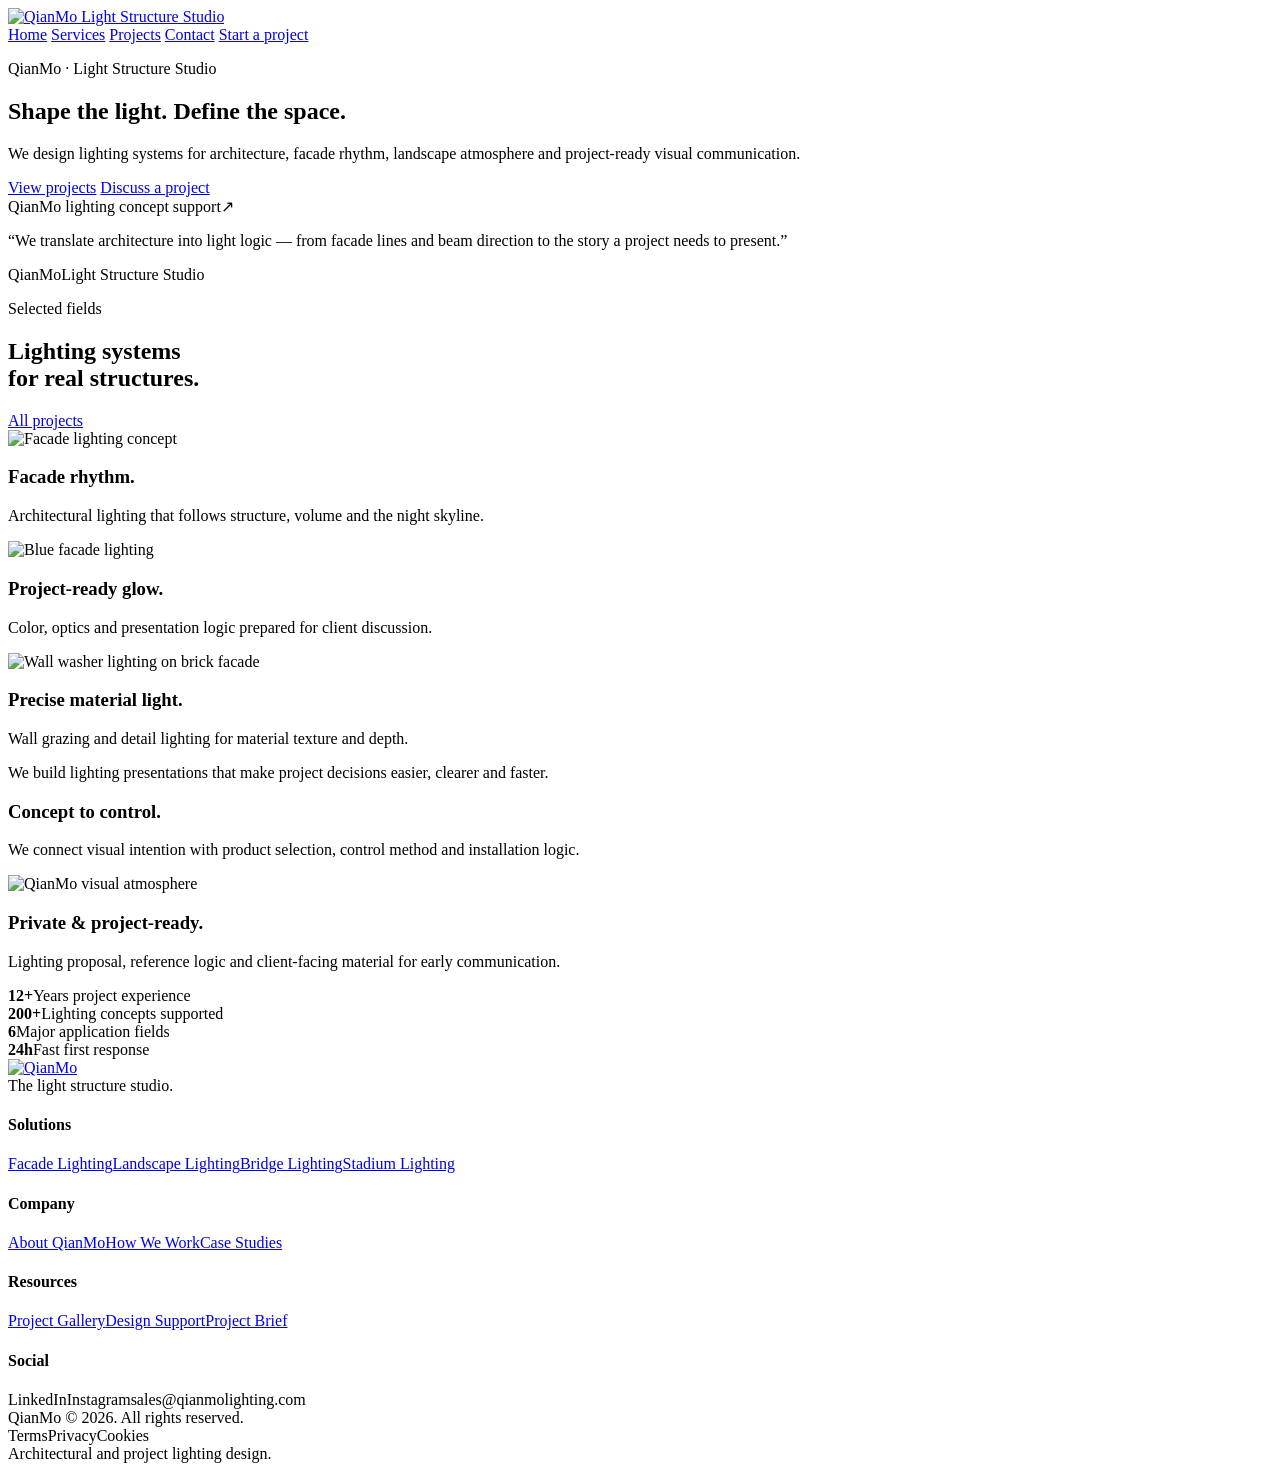
==== commit b314858e: "Add files via upload" ====
--- a/public/index.html
+++ b/public/index.html
@@ -1,135 +1,114 @@
 <!doctype html>
 <html lang="en">
 <head>
-<meta charset="utf-8">
-<meta name="viewport" content="width=device-width, initial-scale=1">
-<meta name="robots" content="index, follow">
-<link rel="stylesheet" href="/assets/css/qianmo.css">
-<meta name="description" content="QianMo Light Structure Studio creates architectural lighting design, facade lighting concepts and project-ready lighting presentation for buildings and urban spaces.">
-<link rel="canonical" href="https://qianmolighting.com/">
-<title>QianMo | Light Structure Studio</title>
+  <meta charset="utf-8">
+  <meta name="viewport" content="width=device-width, initial-scale=1">
+  <meta name="description" content="QianMo Light Structure Studio designs architectural lighting, facade lighting, landscape lighting and project-ready lighting presentations.">
+  <title>QianMo Light Structure Studio | Architectural Lighting Design</title>
+  <link rel="stylesheet" href="/assets/css/qianmo.css">
 </head>
 <body>
-  <section class="hero-shell">
-    <div class="hero-bg" aria-hidden="true"></div>
-    <div class="hero-mark" aria-hidden="true"></div>
-    <div class="hero-texture" aria-hidden="true"><span>light logic architecture facade optics atmosphere structure project support exterior lighting surface rhythm shadow detail system installation concept design light logic architecture facade optics atmosphere structure project support exterior lighting surface rhythm shadow detail system installation concept design light logic architecture facade optics atmosphere structure project support exterior lighting surface rhythm shadow detail system installation concept design light logic architecture facade optics atmosphere structure project support exterior lighting surface rhythm shadow detail system installation concept design light logic architecture facade optics atmosphere structure project support exterior lighting surface rhythm shadow detail system installation concept design light logic architecture facade optics atmosphere structure project support exterior lighting surface rhythm shadow detail system installation concept design light logic architecture facade optics atmosphere structure project support exterior lighting surface rhythm shadow detail system installation concept design light logic architecture facade optics atmosphere structure project support exterior lighting surface rhythm shadow detail system installation concept design light logic architecture facade optics atmosphere structure project support exterior lighting surface rhythm shadow detail system installation concept design light logic architecture facade optics atmosphere structure project support exterior lighting surface rhythm shadow detail system installation concept design light logic architecture facade optics atmosphere structure project support exterior lighting surface rhythm shadow detail system installation concept design light logic architecture facade optics atmosphere structure project support exterior lighting surface rhythm shadow detail system installation concept design light logic architecture facade optics atmosphere structure project support exterior lighting surface rhythm shadow detail system installation concept design light logic architecture facade optics atmosphere structure project support exterior lighting surface rhythm shadow detail system installation concept design light logic architecture facade optics atmosphere structure project support exterior lighting surface rhythm shadow detail system installation concept design light logic architecture facade optics atmosphere structure project support exterior lighting surface rhythm shadow detail system installation concept design light logic architecture facade optics atmosphere structure project support exterior lighting surface rhythm shadow detail system installation concept design light logic architecture facade optics atmosphere structure project support exterior lighting surface rhythm shadow detail system installation concept design </span><span>light logic architecture facade optics atmosphere structure project support exterior lighting surface rhythm shadow detail system installation concept design light logic architecture facade optics atmosphere structure project support exterior lighting surface rhythm shadow detail system installation concept design light logic architecture facade optics atmosphere structure project support exterior lighting surface rhythm shadow detail system installation concept design light logic architecture facade optics atmosphere structure project support exterior lighting surface rhythm shadow detail system installation concept design light logic architecture facade optics atmosphere structure project support exterior lighting surface rhythm shadow detail system installation concept design light logic architecture facade optics atmosphere structure project support exterior lighting surface rhythm shadow detail system installation concept design light logic architecture facade optics atmosphere structure project support exterior lighting surface rhythm shadow detail system installation concept design light logic architecture facade optics atmosphere structure project support exterior lighting surface rhythm shadow detail system installation concept design light logic architecture facade optics atmosphere structure project support exterior lighting surface rhythm shadow detail system installation concept design light logic architecture facade optics atmosphere structure project support exterior lighting surface rhythm shadow detail system installation concept design light logic architecture facade optics atmosphere structure project support exterior lighting surface rhythm shadow detail system installation concept design light logic architecture facade optics atmosphere structure project support exterior lighting surface rhythm shadow detail system installation concept design light logic architecture facade optics atmosphere structure project support exterior lighting surface rhythm shadow detail system installation concept design light logic architecture facade optics atmosphere structure project support exterior lighting surface rhythm shadow detail system installation concept design light logic architecture facade optics atmosphere structure project support exterior lighting surface rhythm shadow detail system installation concept design light logic architecture facade optics atmosphere structure project support exterior lighting surface rhythm shadow detail system installation concept design light logic architecture facade optics atmosphere structure project support exterior lighting surface rhythm shadow detail system installation concept design light logic architecture facade optics atmosphere structure project support exterior lighting surface rhythm shadow detail system installation concept design </span></div>
-    <header class="site-header">
-      <div class="container header-inner">
-        <a class="brand" href="/" aria-label="QianMo home"><img src="/assets/images/qianmo-logo-light.png" alt="QianMo Light Structure Studio"></a>
-        <nav class="site-nav" aria-label="Primary navigation"><a class="active" href="/">Home</a>
-<a class="" href="/services/">Services</a>
-<a class="" href="/projects/">Projects</a>
-<a class="" href="/contact/">Contact</a></nav>
-        <div class="header-actions"><a href="/contact/">Start a project</a><a class="btn btn-white" href="/contact/">Contact</a></div>
-        <button class="menu-button" type="button">Menu</button>
+<header class="site-header">
+  <div class="container header-inner">
+    <a class="brand" href="/"><img src="/assets/images/logo-light.png" alt="QianMo Light Structure Studio"></a>
+    <nav class="site-nav" aria-label="Main navigation">
+      <a class="active" href="/">Home</a>
+      <a href="/services/">Services</a>
+      <a href="/projects/">Projects</a>
+      <a href="/contact/">Contact</a>
+      <a class="nav-cta" href="/contact/">Start a project</a>
+    </nav>
+  </div>
+</header>
+
+<main>
+  <section class="home-hero">
+    <div class="container hero-grid">
+      <div>
+        <p class="hero-kicker">QianMo · Light Structure Studio</p>
+        <h1 class="hero-title">Shape the light. <span class="muted">Define the space.</span></h1>
       </div>
-    </header>
-    <div class="container hero-content">
-      <div>
-        <h1 class="hero-title">Structure light.<span class="muted">Shape the night.</span></h1>
+      <div class="hero-copy">
+        <p>We design lighting systems for architecture, facade rhythm, landscape atmosphere and project-ready visual communication.</p>
+        <div class="button-row">
+          <a class="btn light" href="/projects/">View projects</a>
+          <a class="btn outline" href="/contact/">Discuss a project</a>
+        </div>
       </div>
-      <aside class="hero-side">
-        <p>QianMo connects architectural lighting logic with project-ready execution, so every facade, landscape and public space has a clear visual rhythm before the work starts.</p>
-        <div class="hero-side-actions"><a class="btn btn-white" href="/projects/">View projects</a><a class="btn btn-ghost-dark" href="/services/">Explore services</a></div>
-      </aside>
     </div>
-    <a class="hero-bottom-pill" href="/contact/"><span class="pill-icon">✦ Start with a lighting brief</span><span class="arrow">↗</span></a>
+    <div class="floating-demo"><span>QianMo lighting concept support</span><span>↗</span></div>
   </section>
 
-  <main>
-    <section class="section statement">
-      <div class="container statement-card">
-        <h2 class="statement-quote">“We translate complex buildings into lighting systems that clients, contractors and owners can understand before anything is installed.”</h2>
-        <div class="statement-credit"><div><strong>QianMo Light Structure Studio</strong><span>Architectural lighting · facade systems · project presentation</span></div></div>
+  <section class="statement">
+    <div class="container statement-inner">
+      <p class="quote">“We translate architecture into light logic — from facade lines and beam direction to the story a project needs to present.”</p>
+      <div class="quote-meta">QianMo<span>Light Structure Studio</span></div>
+    </div>
+  </section>
+
+  <section class="section home-projects">
+    <div class="container">
+      <div class="feature-head">
+        <div>
+          <p class="section-label">Selected fields</p>
+          <h2 class="section-title">Lighting systems<br>for real structures.</h2>
+        </div>
+        <a class="text-link" href="/projects/">All projects</a>
       </div>
-    </section>
+      <div class="project-strip">
+        <article class="poster">
+          <img src="/assets/images/facade-pink.webp" alt="Facade lighting concept">
+          <h3>Facade rhythm.</h3>
+          <p>Architectural lighting that follows structure, volume and the night skyline.</p>
+        </article>
+        <article class="poster dark">
+          <img src="/assets/images/facade-blue.webp" alt="Blue facade lighting">
+          <h3>Project-ready glow.</h3>
+          <p>Color, optics and presentation logic prepared for client discussion.</p>
+        </article>
+        <article class="poster">
+          <img src="/assets/images/facade-brick.webp" alt="Wall washer lighting on brick facade">
+          <h3>Precise material light.</h3>
+          <p>Wall grazing and detail lighting for material texture and depth.</p>
+        </article>
+      </div>
+    </div>
+  </section>
 
-    <section class="services-panel" id="services">
-      <div class="container services-box">
-        <div class="services-head">
-          <h2>Our services</h2>
-          <p>Structured lighting support for exterior architecture, from early concept to product logic and project presentation.</p>
-        </div>
-        <div class="service-grid">
-          <article class="service-card"><div><div class="service-card-top"><h3>Design</h3><span class="service-no">01</span></div><div class="service-list"><div class="service-row active"><span>Facade lighting concept</span><span>⌃</span></div><div class="service-row"><span>Atmosphere and scene planning</span><span>⌄</span></div><div class="service-row"><span>Night-view visual direction</span><span>⌄</span></div><div class="service-row"><span>Project presentation layout</span><span>⌄</span></div></div></div></article>
-          <article class="service-card"><div><div class="service-card-top"><h3>System</h3><span class="service-no">02</span></div><div class="service-list"><div class="service-row"><span>Product selection logic</span><span>⌄</span></div><div class="service-row"><span>Optics and beam planning</span><span>⌄</span></div><div class="service-row"><span>DMX / RGBW control advice</span><span>⌄</span></div><div class="service-row"><span>Installation support notes</span><span>⌄</span></div></div></div></article>
-          <article class="service-card"><div><div class="service-card-top"><h3>Content</h3><span class="service-no">03</span></div><div class="service-list"><div class="service-row"><span>Project case storytelling</span><span>⌄</span></div><div class="service-row"><span>SEO-ready service pages</span><span>⌄</span></div><div class="service-row"><span>Lighting proposal materials</span><span>⌄</span></div><div class="service-row"><span>Digital marketing assets</span><span>⌄</span></div></div></div></article>
-        </div>
+  <section class="section mosaic-section">
+    <div class="container mosaic-box">
+      <p class="mosaic-lead">We build lighting presentations that make project decisions easier, clearer and faster.</p>
+      <div class="mosaic-cards">
+        <div class="mosaic-card"><h3>Concept to control.</h3><p>We connect visual intention with product selection, control method and installation logic.</p></div>
+        <div class="mosaic-card image"><img src="/assets/images/planet-bg.webp" alt="QianMo visual atmosphere"></div>
+        <div class="mosaic-card"><h3>Private & project-ready.</h3><p>Lighting proposal, reference logic and client-facing material for early communication.</p></div>
       </div>
-    </section>
+      <div class="mosaic-stats">
+        <div><strong>12+</strong><span>Years project experience</span></div>
+        <div><strong>200+</strong><span>Lighting concepts supported</span></div>
+        <div><strong>6</strong><span>Major application fields</span></div>
+        <div><strong>24h</strong><span>Fast first response</span></div>
+      </div>
+    </div>
+  </section>
+</main>
 
-    <section class="section values">
-      <div class="container values-grid">
-        <h2>Core<br>Values</h2>
-        <div>
-          <p class="values-lead">We tell clients what a space can and can’t do before we start, so design decisions stay precise.</p>
-          <a class="text-link" href="/services/">Our method <span>→</span></a>
-          <div class="value-list" style="margin-top:110px">
-            <div class="value-item"><h3>Honest</h3><p>We say what we think about materials, timelines, site limits and what will or won’t work.</p></div>
-            <div class="value-item"><h3>Precise</h3><p>We care about how light is built, not just how it looks in a render.</p></div>
-            <div class="value-item"><h3>Patient</h3><p>Good lighting takes clear thinking, repeated checking and controlled decisions.</p></div>
-          </div>
-        </div>
-      </div>
-    </section>
-
-    <section class="mosaic-section">
-      <div class="container mosaic-wrap">
-        <article class="mosaic-card tall dark"><img src="/assets/images/project-wallwasher.webp" alt="Wall washer lighting on brick facade"><div class="mosaic-content"><h3>Proven site logic. Rapid decisions.</h3><p>We organize drawings, photos and site information into lighting direction that can be discussed with clients.</p></div></article>
-        <article class="mosaic-card light"><img src="/assets/images/project-grid.webp" alt="Linear lights on building facade"><span class="file-chip">Facade study</span><div class="mosaic-content"><h3>Facade rhythm</h3><p>Turn elevation patterns into fixture spacing, beam angle and scene logic.</p></div></article>
-        <article class="mosaic-card dark"><div class="mosaic-content" style="inset:42px"><h3>Private & project-ready</h3><p>Project materials are structured for owners, contractors and sales teams — not just designers.</p><a class="btn btn-white" style="margin-top:34px" href="/contact/">Send a brief</a></div></article>
-        <article class="mosaic-card wide light"><img src="/assets/images/visual-planets.webp" alt="Visual background for lighting imagination"><div class="mosaic-content"><h3>Aligned with your workflow</h3><p>From product pages to project presentations, QianMo connects lighting design with digital communication.</p></div></article>
-      </div>
-    </section>
-
-    <section class="section projects" id="projects">
-      <div class="container">
-        <div class="projects-head"><h2>Selected lighting fields</h2><p>Architectural, landscape and urban lighting references organized as clear project categories.</p></div>
-        <div class="project-grid">
-          <article class="project-card"><div class="project-image"><img src="/assets/images/project-facade-pink.webp" alt="Curved facade lighting at sunset"><div class="tag-row"><span class="tag">Facade</span><span class="tag">RGBW</span></div></div><div class="project-caption"><h3>Facade lighting direction</h3><p>Concept support for expressive building envelopes and night identity.</p><a class="project-button" href="/projects/">Explore project</a></div></article>
-          <article class="project-card"><div class="project-image"><img src="/assets/images/project-building-blue.webp" alt="Blue exterior lighting on high-rise building"><div class="tag-row"><span class="tag">Media</span><span class="tag">Urban</span></div></div><div class="project-caption"><h3>Dynamic building scenes</h3><p>Control-oriented lighting logic for color, rhythm and long-distance visibility.</p><a class="project-button" href="/projects/">Explore project</a></div></article>
-          <article class="project-card"><div class="project-image"><img src="/assets/images/project-lines.webp" alt="Vertical linear lighting on a dark facade"><div class="tag-row"><span class="tag">Linear</span><span class="tag">Pattern</span></div></div><div class="project-caption"><h3>Linear light systems</h3><p>Pattern-based facade support for repeatable fixture positioning and visual balance.</p><a class="project-button" href="/projects/">Explore project</a></div></article>
-          <article class="project-card"><div class="project-image"><img src="/assets/images/project-grid.webp" alt="Warm vertical lighting on facade grid"><div class="tag-row"><span class="tag">Warm White</span><span class="tag">Detail</span></div></div><div class="project-caption"><h3>Architectural detail lighting</h3><p>Soft vertical illumination for window grids, columns and exterior surface depth.</p><a class="project-button" href="/projects/">Explore project</a></div></article>
-        </div>
-      </div>
-    </section>
-
-    <section class="dark-metrics">
-      <div class="dark-inner">
-        <div class="dark-intro"><h2>Every lighting solution is chosen not for effect alone, but for the clarity of its structure.</h2></div>
-        <div class="metric-cards">
-          <div class="metric-card"><h3>Design detox: fewer random effects, clearer lighting decisions.</h3><p>○ Facade logic<br>○ Product fit<br>○ Presentation-ready notes</p></div>
-          <div class="metric-card image"><img src="/assets/images/service-bg.webp" alt="Dark reference panel"></div>
-          <div class="metric-card"><h3>12+ years of lighting project experience translated into simple visual systems.</h3><p>Exterior lighting needs decisions about surface, distance, beam, control and maintenance.</p></div>
-        </div>
-        <div class="stats"><div class="stat"><strong>12+</strong><span>Years of project practice</span></div><div class="stat"><strong>2000+</strong><span>Lighting project references</span></div><div class="stat"><strong>300+</strong><span>Cities and application scenes</span></div><div class="stat"><strong>4</strong><span>Main lighting fields</span></div></div>
-      </div>
-    </section>
-
-    <section class="cta-strip">
-      <div class="container">
-        <div class="cta-grid">
-          <div class="cta-card"><h2>Design for tomorrow. Impact you can feel.</h2><p>“QianMo translated our project information into a clear lighting direction that felt sharp, practical and original.”</p><div class="signature-line"></div></div>
-          <div class="cta-card"><img src="/assets/images/vision-card.webp" alt="QianMo future visual card"></div>
-          <div class="cta-card dark"><h2>Get in touch ↗</h2><p>Let’s start a conversation — whether you are shaping a new facade, a lighting proposal, or a digital presentation for a lighting brand.</p><div class="cta-contact">sales@qianmolighting.com<br>qianmolighting.com</div></div>
-        </div>
-      </div>
-    </section>
-  </main>
-
-  <footer class="site-footer">
-    <div class="container">
-      <div class="footer-top"><div class="footer-logo"><img src="/assets/images/qianmo-logo-light.png" alt="QianMo Light Structure Studio"><p>People who shape light.</p></div><p class="footer-tagline">The light structure studio.</p></div>
-      <div class="footer-columns">
-        <div class="footer-col"><h3>Solutions</h3><a href="/services/">Facade Lighting</a><a href="/services/">Landscape Lighting</a><a href="/services/">Urban Lighting</a><a href="/services/">Project Support</a></div>
-        <div class="footer-col"><h3>Company</h3><a href="/services/">How We Work</a><a href="/projects/">Case Studies</a><a href="/contact/">Contact</a></div>
-        <div class="footer-col"><h3>Resources</h3><a href="/projects/">Project Fields</a><a href="/services/">Lighting Notes</a><a href="/services/">Design Support</a></div>
-        <div class="footer-col"><h3>Social</h3><span>LinkedIn</span><span>Instagram</span><span>sales@qianmolighting.com</span></div>
-      </div>
-      <div class="footer-bottom"><div>QianMo © <span data-year>2026</span>. All rights reserved.</div><div class="footer-legal"><a href="#">Terms</a><a href="#">Privacy</a><a href="#">Cookies</a></div><div class="footer-note">Architectural lighting design and project support.</div></div>
+<footer class="site-footer">
+  <div class="container">
+    <div class="footer-top">
+      <a class="footer-logo" href="/"><img src="/assets/images/logo-light.png" alt="QianMo"></a>
+      <div class="footer-tagline">The light structure studio.</div>
     </div>
-  </footer>
-  <script src="/assets/js/qianmo.js"></script>
+    <div class="footer-rule"></div>
+    <div class="footer-grid">
+      <div class="footer-col"><h4>Solutions</h4><a href="/services/">Facade Lighting</a><a href="/services/">Landscape Lighting</a><a href="/services/">Bridge Lighting</a><a href="/services/">Stadium Lighting</a></div>
+      <div class="footer-col"><h4>Company</h4><a href="/contact/">About QianMo</a><a href="/contact/">How We Work</a><a href="/projects/">Case Studies</a></div>
+      <div class="footer-col"><h4>Resources</h4><a href="/projects/">Project Gallery</a><a href="/services/">Design Support</a><a href="/contact/">Project Brief</a></div>
+      <div class="footer-col"><h4>Social</h4><span>LinkedIn</span><span>Instagram</span><span>sales@qianmolighting.com</span></div>
+    </div>
+    <div class="footer-bottom"><span>QianMo © 2026. All rights reserved.</span><div class="center"><span>Terms</span><span>Privacy</span><span>Cookies</span></div><span class="right">Architectural and project lighting design.</span></div>
+  </div>
+</footer>
+<script src="/assets/js/qianmo.js"></script>
 </body>
-</html>+</html>
